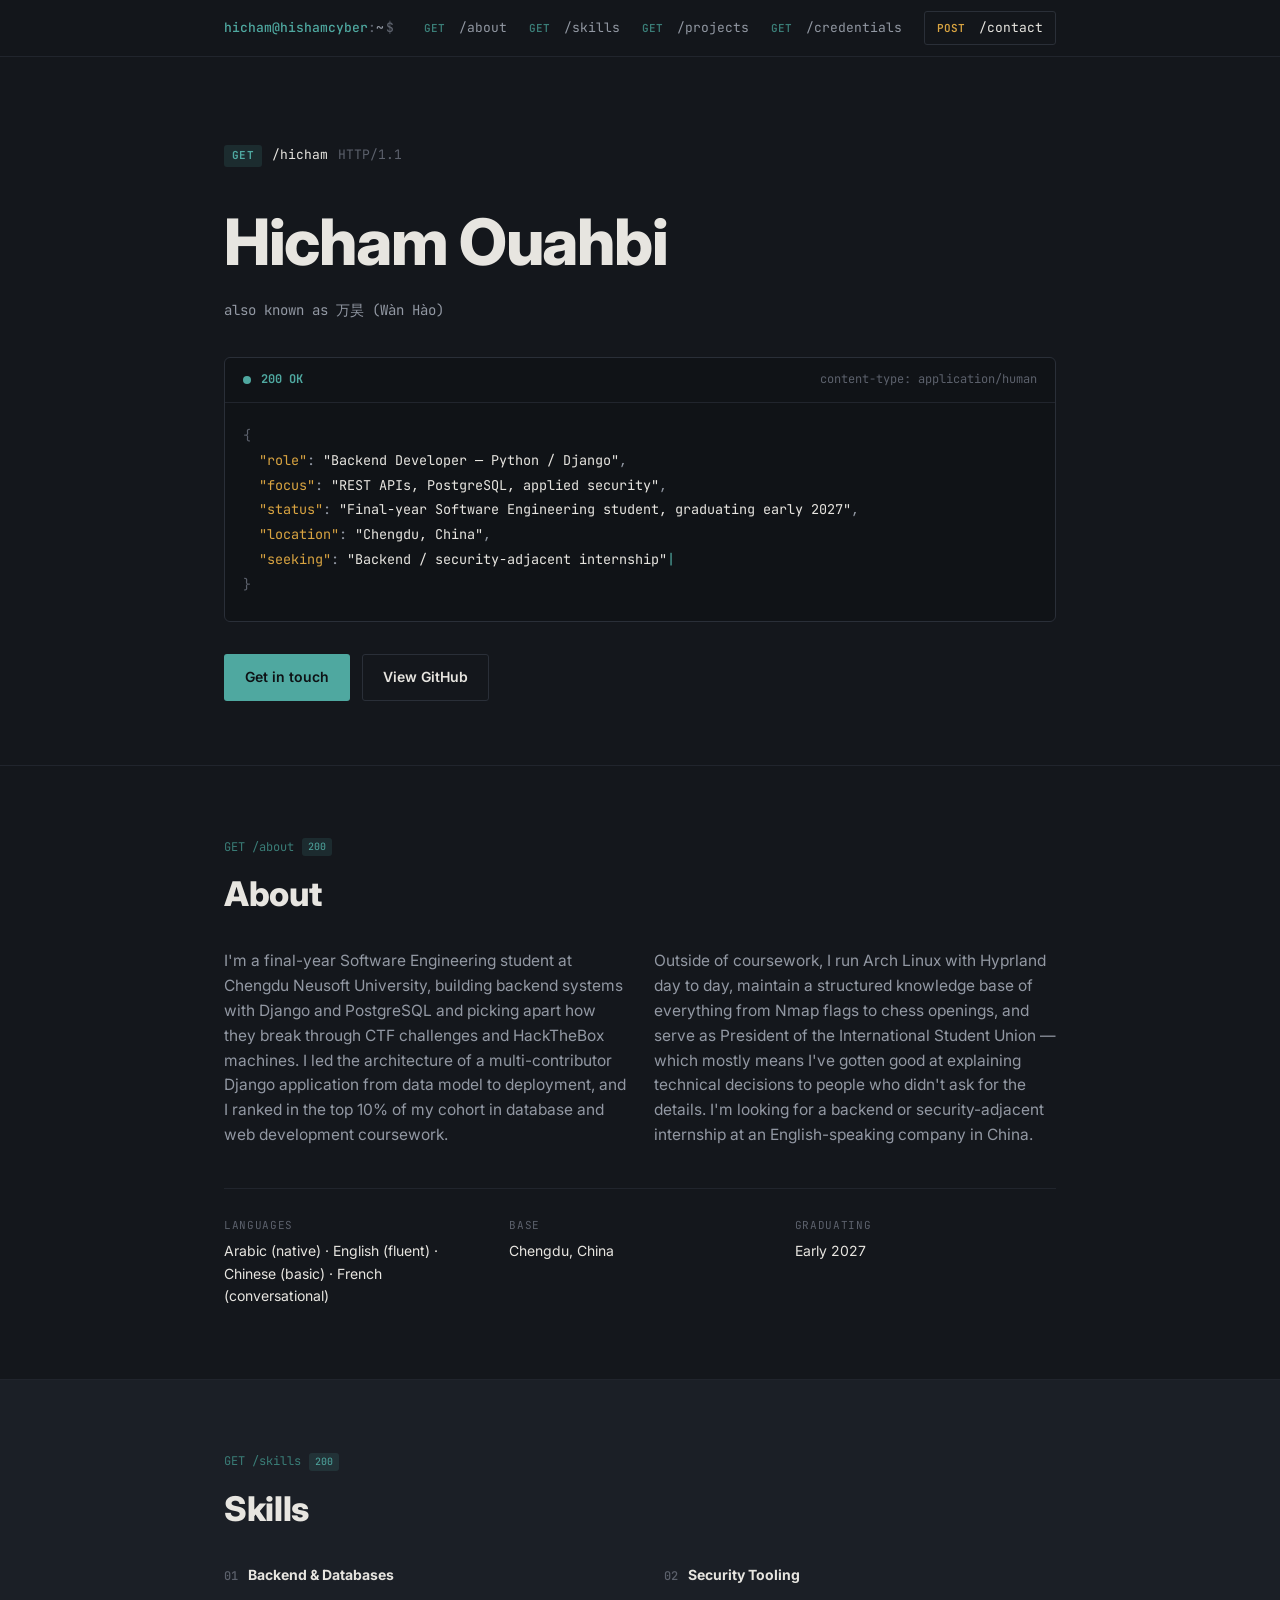
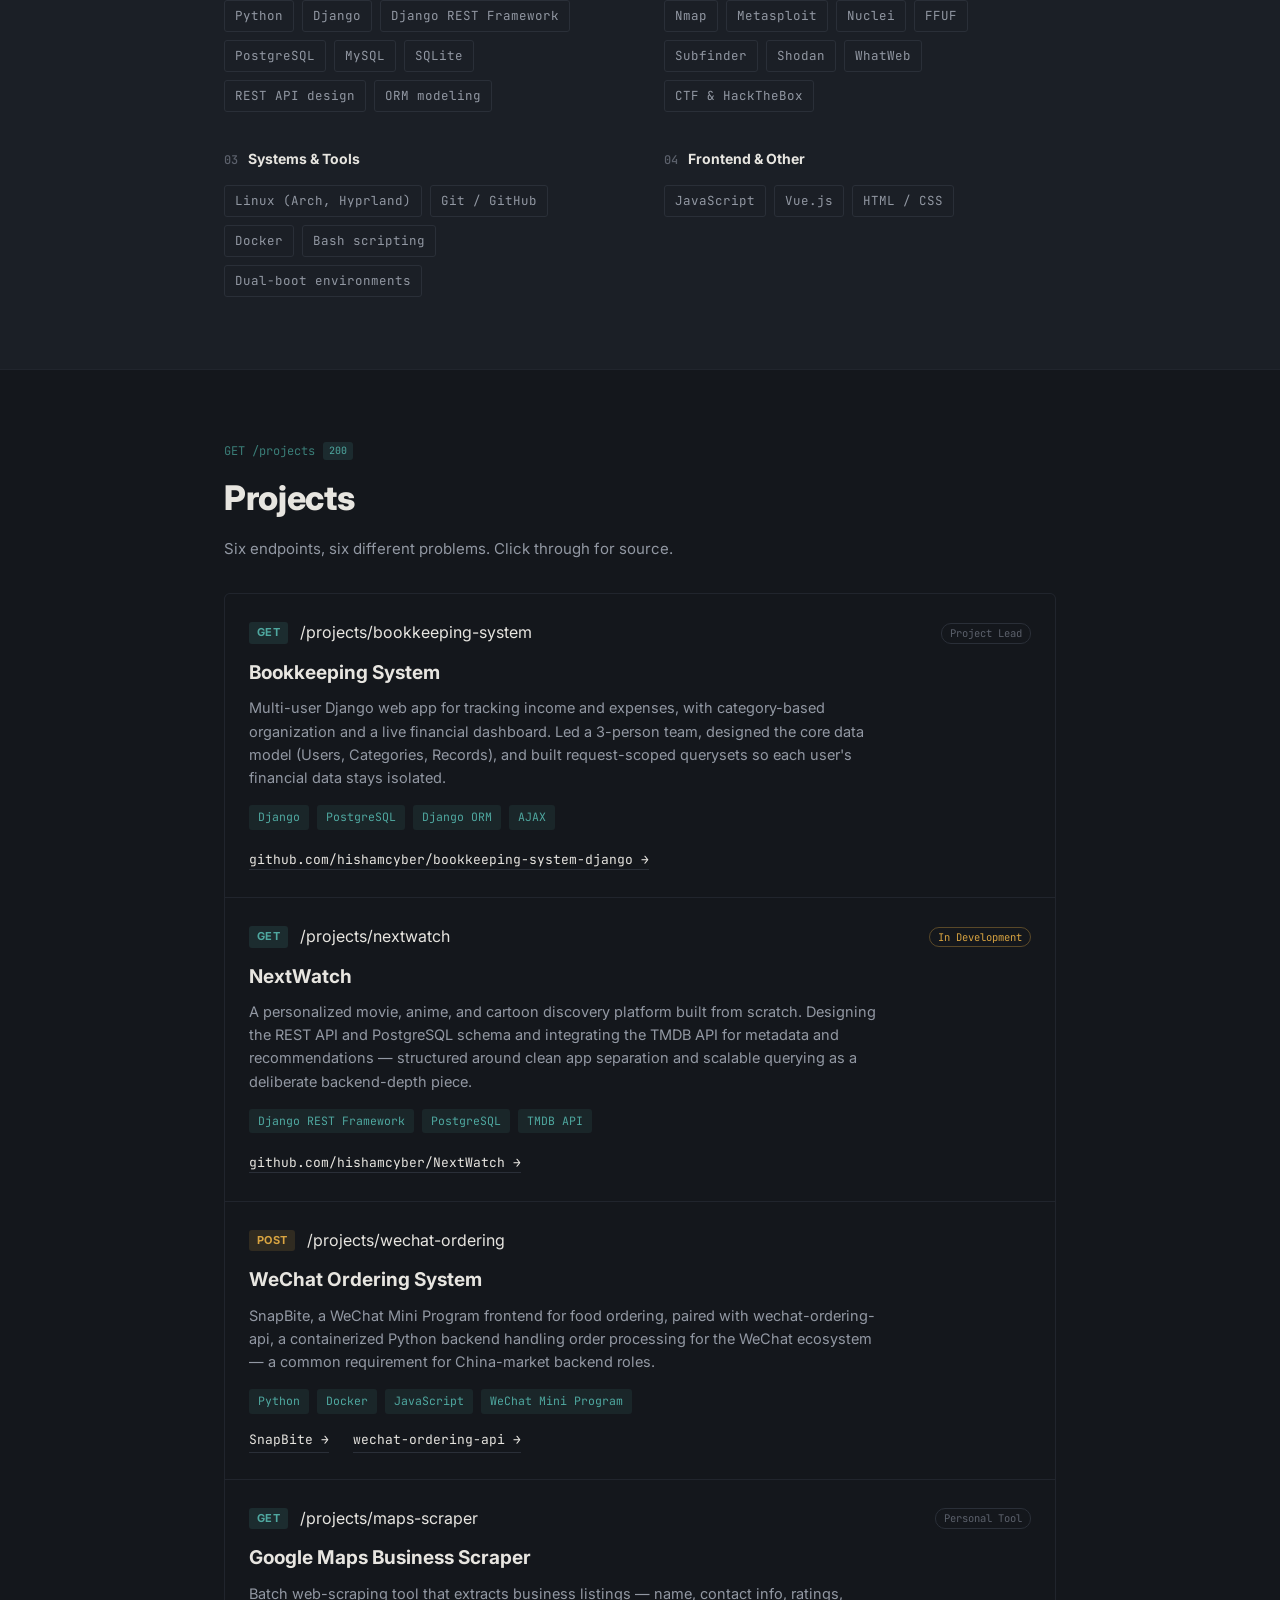
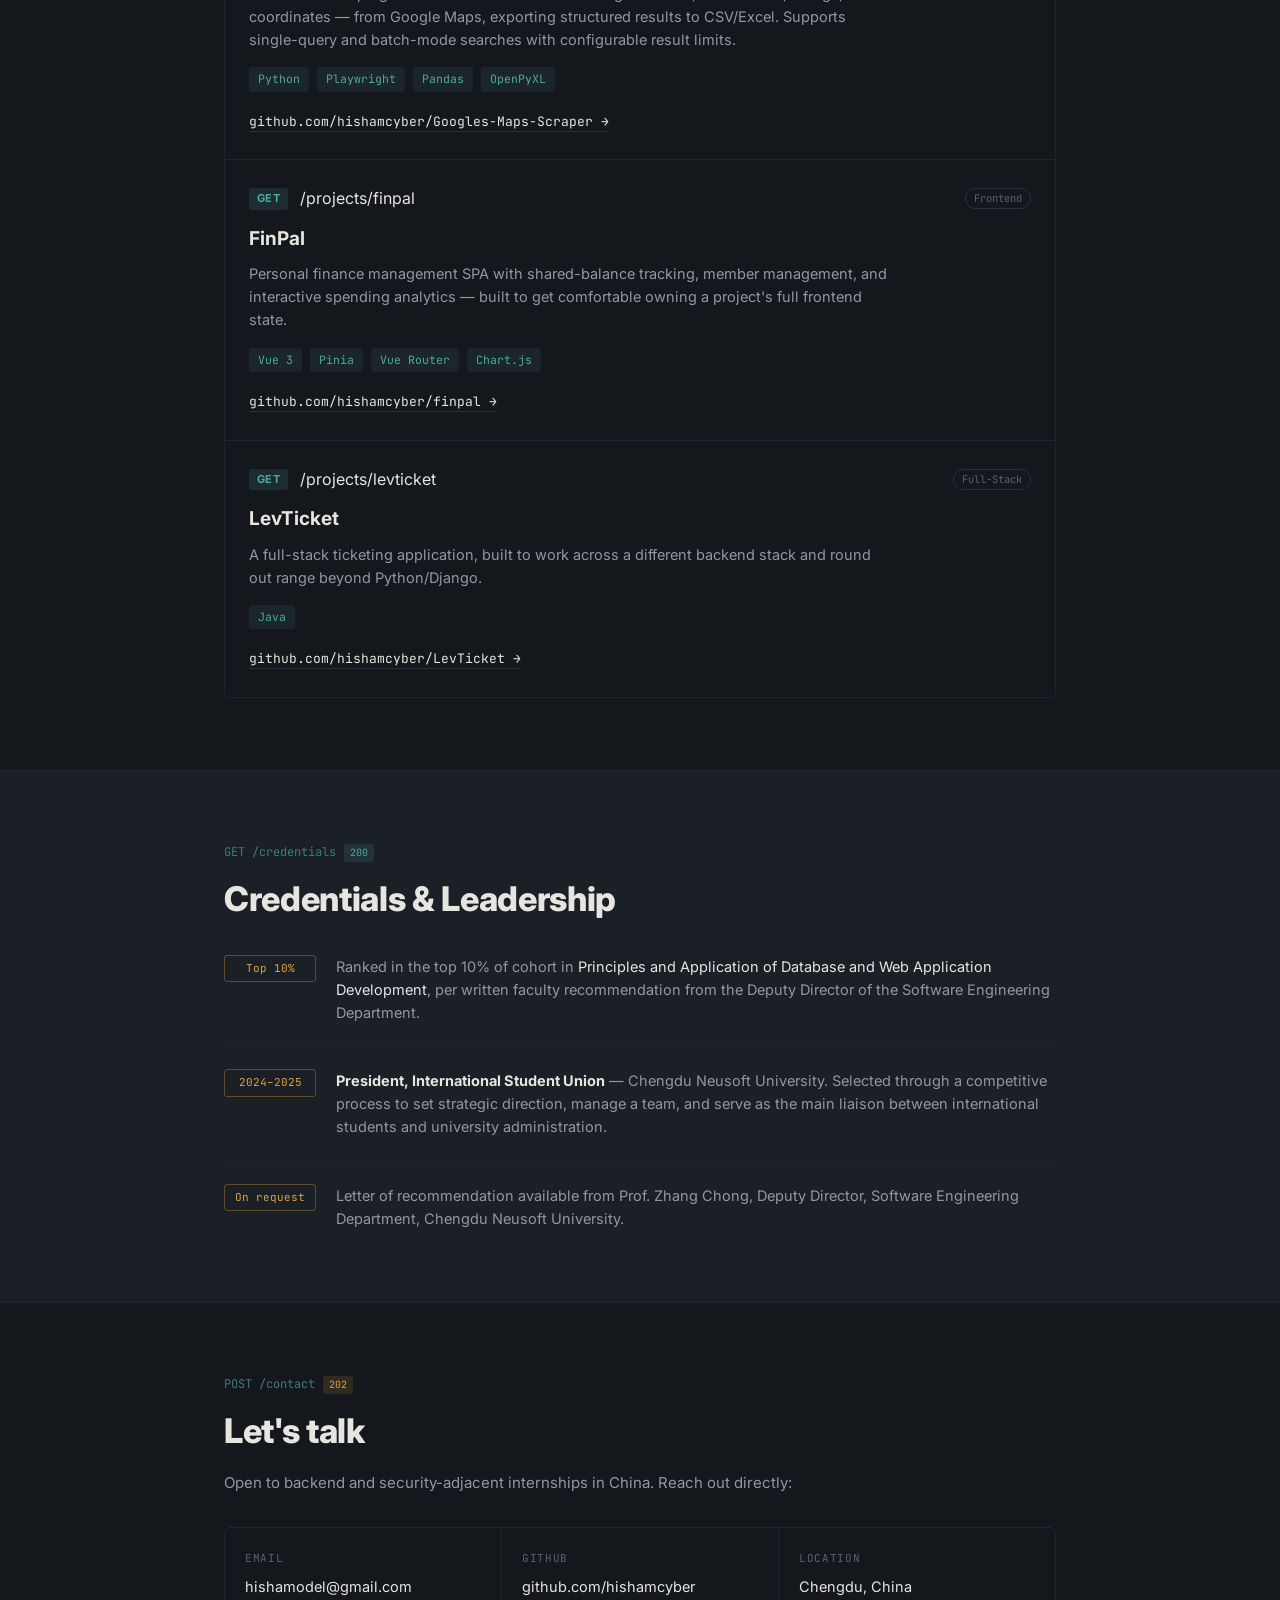
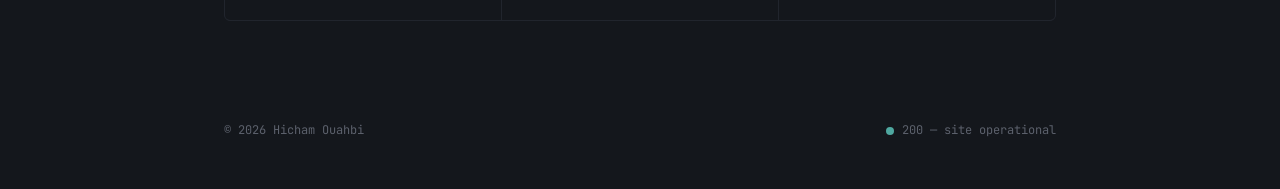
==== index.html @ b08204af "-" ====
<!DOCTYPE html>
<html lang="en">
<head>
<meta charset="UTF-8">
<meta name="viewport" content="width=device-width, initial-scale=1.0">
<title>Hicham Ouahbi — Backend Developer & Security Enthusiast</title>
<meta name="description" content="Portfolio of Hicham Ouahbi, backend Python/Django developer and cybersecurity enthusiast based in Chengdu, China.">
<link rel="icon" href="data:,">
<link rel="preconnect" href="https://fonts.googleapis.com">
<link rel="preconnect" href="https://fonts.gstatic.com" crossorigin>
<link href="https://fonts.googleapis.com/css2?family=JetBrains+Mono:wght@400;500;600;700&family=Inter:wght@400;500;600;700;800&display=swap" rel="stylesheet">
<link rel="stylesheet" href="style.css">
</head>
<body>

<!-- ===== NAV ===== -->
<header class="topbar">
  <div class="wrap topbar__inner">
    <a href="#top" class="path">
      <span class="path__user">hicham@hishamcyber</span><span class="path__sep">:</span><span class="path__tilde">~</span><span class="path__dollar">$</span>
    </a>
    <button class="menu-toggle" id="menuToggle" aria-label="Toggle navigation" aria-expanded="false">
      <span></span><span></span><span></span>
    </button>
    <nav class="navlinks" id="navLinks">
      <a href="#about"><span class="route-verb">GET</span> /about</a>
      <a href="#skills"><span class="route-verb">GET</span> /skills</a>
      <a href="#projects"><span class="route-verb">GET</span> /projects</a>
      <a href="#credentials"><span class="route-verb">GET</span> /credentials</a>
      <a href="#contact" class="navlinks__cta"><span class="route-verb route-verb--post">POST</span> /contact</a>
    </nav>
  </div>
</header>

<main id="top">

  <!-- ===== HERO ===== -->
  <section class="hero">
    <div class="wrap">
      <div class="request-line">
        <span class="method method--get">GET</span>
        <span class="route">/hicham</span>
        <span class="proto">HTTP/1.1</span>
      </div>

      <h1 class="hero__name">Hicham Ouahbi</h1>
      <p class="hero__handle">also known as 万昊 (Wàn Hào)</p>

      <div class="response">
        <div class="response__status">
          <span class="dot dot--ok"></span>
          <span class="status-code">200 OK</span>
          <span class="response__meta">content-type: application/human</span>
        </div>
        <pre class="response__body"><span class="tok-brace">{</span>
  <span class="tok-key">"role"</span>: <span class="tok-str">"Backend Developer — Python / Django"</span>,
  <span class="tok-key">"focus"</span>: <span class="tok-str">"REST APIs, PostgreSQL, applied security"</span>,
  <span class="tok-key">"status"</span>: <span class="tok-str">"Final-year Software Engineering student, graduating early 2027"</span>,
  <span class="tok-key">"location"</span>: <span class="tok-str">"Chengdu, China"</span>,
  <span class="tok-key">"seeking"</span>: <span class="tok-str">"Backend / security-adjacent internship"</span><span class="cursor">|</span>
<span class="tok-brace">}</span></pre>
      </div>

      <div class="hero__actions">
        <a class="btn btn--primary" href="mailto:hishamodel@gmail.com">Get in touch</a>
        <a class="btn btn--ghost" href="https://github.com/hishamcyber" target="_blank" rel="noopener">View GitHub</a>
      </div>
    </div>
  </section>

  <!-- ===== ABOUT ===== -->
  <section class="section" id="about">
    <div class="wrap">
      <p class="section__route">GET /about <span class="status-chip">200</span></p>
      <h2 class="section__title">About</h2>
      <div class="about__grid">
        <p class="about__text">
          I'm a final-year Software Engineering student at Chengdu Neusoft University, building backend systems
          with Django and PostgreSQL and picking apart how they break through CTF challenges and HackTheBox machines.
          I led the architecture of a multi-contributor Django application from data model to deployment, and I ranked
          in the top 10% of my cohort in database and web development coursework.
        </p>
        <p class="about__text">
          Outside of coursework, I run Arch Linux with Hyprland day to day, maintain a structured knowledge base of
          everything from Nmap flags to chess openings, and serve as President of the International Student Union —
          which mostly means I've gotten good at explaining technical decisions to people who didn't ask for the details.
          I'm looking for a backend or security-adjacent internship at an English-speaking company in China.
        </p>
      </div>
      <dl class="factrow">
        <div><dt>Languages</dt><dd>Arabic (native) · English (fluent) · Chinese (basic) · French (conversational)</dd></div>
        <div><dt>Base</dt><dd>Chengdu, China</dd></div>
        <div><dt>Graduating</dt><dd>Early 2027</dd></div>
      </dl>
    </div>
  </section>

  <!-- ===== SKILLS ===== -->
  <section class="section section--alt" id="skills">
    <div class="wrap">
      <p class="section__route">GET /skills <span class="status-chip">200</span></p>
      <h2 class="section__title">Skills</h2>

      <div class="skillgroups">
        <div class="skillgroup">
          <h3><span class="skillgroup__index">01</span> Backend &amp; Databases</h3>
          <ul class="taglist">
            <li>Python</li><li>Django</li><li>Django REST Framework</li><li>PostgreSQL</li><li>MySQL</li><li>SQLite</li><li>REST API design</li><li>ORM modeling</li>
          </ul>
        </div>
        <div class="skillgroup">
          <h3><span class="skillgroup__index">02</span> Security Tooling</h3>
          <ul class="taglist">
            <li>Nmap</li><li>Metasploit</li><li>Nuclei</li><li>FFUF</li><li>Subfinder</li><li>Shodan</li><li>WhatWeb</li><li>CTF &amp; HackTheBox</li>
          </ul>
        </div>
        <div class="skillgroup">
          <h3><span class="skillgroup__index">03</span> Systems &amp; Tools</h3>
          <ul class="taglist">
            <li>Linux (Arch, Hyprland)</li><li>Git / GitHub</li><li>Docker</li><li>Bash scripting</li><li>Dual-boot environments</li>
          </ul>
        </div>
        <div class="skillgroup">
          <h3><span class="skillgroup__index">04</span> Frontend &amp; Other</h3>
          <ul class="taglist">
            <li>JavaScript</li><li>Vue.js</li><li>HTML / CSS</li>
          </ul>
        </div>
      </div>
    </div>
  </section>

  <!-- ===== PROJECTS ===== -->
  <section class="section" id="projects">
    <div class="wrap">
      <p class="section__route">GET /projects <span class="status-chip">200</span></p>
      <h2 class="section__title">Projects</h2>
      <p class="section__lede">Six endpoints, six different problems. Click through for source.</p>

      <div class="endpoints">

        <article class="endpoint">
          <div class="endpoint__head">
            <span class="method method--get">GET</span>
            <span class="route">/projects/bookkeeping-system</span>
            <span class="tag-role">Project Lead</span>
          </div>
          <h3 class="endpoint__title">Bookkeeping System</h3>
          <p class="endpoint__desc">
            Multi-user Django web app for tracking income and expenses, with category-based organization and a live
            financial dashboard. Led a 3-person team, designed the core data model (Users, Categories, Records), and
            built request-scoped querysets so each user's financial data stays isolated.
          </p>
          <ul class="stack"><li>Django</li><li>PostgreSQL</li><li>Django ORM</li><li>AJAX</li></ul>
          <a class="endpoint__link" href="https://github.com/hishamcyber/bookkeeping-system-django" target="_blank" rel="noopener">github.com/hishamcyber/bookkeeping-system-django →</a>
        </article>

        <article class="endpoint">
          <div class="endpoint__head">
            <span class="method method--get">GET</span>
            <span class="route">/projects/nextwatch</span>
            <span class="tag-role tag-role--wip">In Development</span>
          </div>
          <h3 class="endpoint__title">NextWatch</h3>
          <p class="endpoint__desc">
            A personalized movie, anime, and cartoon discovery platform built from scratch. Designing the REST API
            and PostgreSQL schema and integrating the TMDB API for metadata and recommendations — structured around
            clean app separation and scalable querying as a deliberate backend-depth piece.
          </p>
          <ul class="stack"><li>Django REST Framework</li><li>PostgreSQL</li><li>TMDB API</li></ul>
          <a class="endpoint__link" href="https://github.com/hishamcyber/NextWatch" target="_blank" rel="noopener">github.com/hishamcyber/NextWatch →</a>
        </article>

        <article class="endpoint">
          <div class="endpoint__head">
            <span class="method method--post">POST</span>
            <span class="route">/projects/wechat-ordering</span>
          </div>
          <h3 class="endpoint__title">WeChat Ordering System</h3>
          <p class="endpoint__desc">
            SnapBite, a WeChat Mini Program frontend for food ordering, paired with wechat-ordering-api, a
            containerized Python backend handling order processing for the WeChat ecosystem — a common requirement
            for China-market backend roles.
          </p>
          <ul class="stack"><li>Python</li><li>Docker</li><li>JavaScript</li><li>WeChat Mini Program</li></ul>
          <div class="endpoint__linkrow">
            <a class="endpoint__link" href="https://github.com/hishamcyber/SnapBite" target="_blank" rel="noopener">SnapBite →</a>
            <a class="endpoint__link" href="https://github.com/hishamcyber/wechat-ordering-api" target="_blank" rel="noopener">wechat-ordering-api →</a>
          </div>
        </article>

        <article class="endpoint">
          <div class="endpoint__head">
            <span class="method method--get">GET</span>
            <span class="route">/projects/maps-scraper</span>
            <span class="tag-role">Personal Tool</span>
          </div>
          <h3 class="endpoint__title">Google Maps Business Scraper</h3>
          <p class="endpoint__desc">
            Batch web-scraping tool that extracts business listings — name, contact info, ratings, coordinates —
            from Google Maps, exporting structured results to CSV/Excel. Supports single-query and batch-mode
            searches with configurable result limits.
          </p>
          <ul class="stack"><li>Python</li><li>Playwright</li><li>Pandas</li><li>OpenPyXL</li></ul>
          <a class="endpoint__link" href="https://github.com/hishamcyber/Googles-Maps-Scraper" target="_blank" rel="noopener">github.com/hishamcyber/Googles-Maps-Scraper →</a>
        </article>

        <article class="endpoint">
          <div class="endpoint__head">
            <span class="method method--get">GET</span>
            <span class="route">/projects/finpal</span>
            <span class="tag-role">Frontend</span>
          </div>
          <h3 class="endpoint__title">FinPal</h3>
          <p class="endpoint__desc">
            Personal finance management SPA with shared-balance tracking, member management, and interactive
            spending analytics — built to get comfortable owning a project's full frontend state.
          </p>
          <ul class="stack"><li>Vue 3</li><li>Pinia</li><li>Vue Router</li><li>Chart.js</li></ul>
          <a class="endpoint__link" href="https://github.com/hishamcyber/finpal" target="_blank" rel="noopener">github.com/hishamcyber/finpal →</a>
        </article>

        <article class="endpoint">
          <div class="endpoint__head">
            <span class="method method--get">GET</span>
            <span class="route">/projects/levticket</span>
            <span class="tag-role">Full-Stack</span>
          </div>
          <h3 class="endpoint__title">LevTicket</h3>
          <p class="endpoint__desc">
            A full-stack ticketing application, built to work across a different backend stack and round out
            range beyond Python/Django.
          </p>
          <ul class="stack"><li>Java</li></ul>
          <a class="endpoint__link" href="https://github.com/hishamcyber/LevTicket" target="_blank" rel="noopener">github.com/hishamcyber/LevTicket →</a>
        </article>

      </div>
    </div>
  </section>

  <!-- ===== CREDENTIALS ===== -->
  <section class="section section--alt" id="credentials">
    <div class="wrap">
      <p class="section__route">GET /credentials <span class="status-chip">200</span></p>
      <h2 class="section__title">Credentials &amp; Leadership</h2>

      <div class="credentials">
        <div class="credential">
          <span class="credential__badge">Top 10%</span>
          <p>Ranked in the top 10% of cohort in <em>Principles and Application of Database and Web Application
          Development</em>, per written faculty recommendation from the Deputy Director of the Software Engineering
          Department.</p>
        </div>
        <div class="credential">
          <span class="credential__badge">2024–2025</span>
          <p><strong>President, International Student Union</strong> — Chengdu Neusoft University. Selected through
          a competitive process to set strategic direction, manage a team, and serve as the main liaison between
          international students and university administration.</p>
        </div>
        <div class="credential">
          <span class="credential__badge">On request</span>
          <p>Letter of recommendation available from Prof. Zhang Chong, Deputy Director, Software Engineering
          Department, Chengdu Neusoft University.</p>
        </div>
      </div>
    </div>
  </section>

  <!-- ===== CONTACT ===== -->
  <section class="section contact" id="contact">
    <div class="wrap">
      <p class="section__route">POST /contact <span class="status-chip status-chip--post">202</span></p>
      <h2 class="section__title">Let's talk</h2>
      <p class="contact__lede">Open to backend and security-adjacent internships in China. Reach out directly:</p>

      <div class="contact__grid">
        <a class="contact__item" href="mailto:hishamodel@gmail.com">
          <span class="contact__label">Email</span>
          <span class="contact__value">hishamodel@gmail.com</span>
        </a>
        <a class="contact__item" href="https://github.com/hishamcyber" target="_blank" rel="noopener">
          <span class="contact__label">GitHub</span>
          <span class="contact__value">github.com/hishamcyber</span>
        </a>
        <div class="contact__item contact__item--static">
          <span class="contact__label">Location</span>
          <span class="contact__value">Chengdu, China</span>
        </div>
      </div>
    </div>
  </section>

</main>

<footer class="footer">
  <div class="wrap footer__inner">
    <span>© <span id="year"></span> Hicham Ouahbi</span>
    <span class="footer__status"><span class="dot dot--ok"></span>200 — site operational</span>
  </div>
</footer>

<script src="script.js"></script>
</body>
</html>
---- style.css ----
/* =========================================================
   TOKENS
   ========================================================= */
:root {
  --bg:        #14171C;
  --bg-raised: #1B1F26;
  --bg-inset:  #101317;
  --border:    #2A2F38;
  --border-soft: #21252D;

  --text:      #E7E5E0;
  --text-dim:  #9298A3;
  --text-faint:#5C616C;

  --teal:      #4FA8A0;
  --teal-dim:  #3A7D77;
  --amber:     #D9A441;

  --danger:    #C2695A;

  --font-mono: 'JetBrains Mono', ui-monospace, 'SF Mono', Consolas, monospace;
  --font-sans: 'Inter', -apple-system, BlinkMacSystemFont, sans-serif;

  --wrap: 880px;
  --radius: 3px;
}

* { box-sizing: border-box; }
html { scroll-behavior: smooth; }

@media (prefers-reduced-motion: reduce) {
  html { scroll-behavior: auto; }
  * { animation-duration: 0.001ms !important; animation-iteration-count: 1 !important; transition-duration: 0.001ms !important; }
}

body {
  margin: 0;
  background: var(--bg);
  color: var(--text);
  font-family: var(--font-sans);
  line-height: 1.6;
  -webkit-font-smoothing: antialiased;
}

.wrap {
  max-width: var(--wrap);
  margin: 0 auto;
  padding: 0 24px;
}

a { color: inherit; text-decoration: none; }

::selection { background: var(--teal-dim); color: #fff; }

/* =========================================================
   TOPBAR / NAV
   ========================================================= */
.topbar {
  position: sticky;
  top: 0;
  z-index: 50;
  background: rgba(20, 23, 28, 0.92);
  backdrop-filter: blur(6px);
  border-bottom: 1px solid var(--border-soft);
}

.topbar__inner {
  display: flex;
  align-items: center;
  justify-content: space-between;
  height: 56px;
}

.path {
  font-family: var(--font-mono);
  font-size: 13px;
  font-weight: 500;
  white-space: nowrap;
}
.path__user { color: var(--teal); }
.path__sep, .path__dollar { color: var(--text-faint); }
.path__tilde { color: var(--text-dim); }
.path__dollar { margin-left: 2px; }

.navlinks {
  display: flex;
  align-items: center;
  gap: 22px;
  font-family: var(--font-mono);
  font-size: 13px;
}

.navlinks a {
  color: var(--text-dim);
  transition: color 0.15s ease;
}
.navlinks a:hover { color: var(--text); }

.route-verb {
  color: var(--teal-dim);
  font-weight: 600;
  margin-right: 6px;
  font-size: 11px;
}
.route-verb--post { color: var(--amber); }

.navlinks__cta {
  border: 1px solid var(--border);
  padding: 6px 12px;
  border-radius: var(--radius);
  color: var(--text) !important;
}
.navlinks__cta:hover { border-color: var(--teal-dim); }

.menu-toggle {
  display: none;
  flex-direction: column;
  justify-content: center;
  gap: 5px;
  width: 32px;
  height: 32px;
  background: none;
  border: none;
  cursor: pointer;
  padding: 0;
}
.menu-toggle span {
  display: block;
  height: 2px;
  background: var(--text);
  border-radius: 1px;
}

/* =========================================================
   HERO
   ========================================================= */
.hero {
  padding: 88px 0 64px;
  border-bottom: 1px solid var(--border-soft);
}

.request-line {
  font-family: var(--font-mono);
  font-size: 13px;
  display: flex;
  align-items: center;
  gap: 10px;
  margin-bottom: 24px;
  color: var(--text-dim);
}

.method {
  font-weight: 700;
  padding: 2px 8px;
  border-radius: var(--radius);
  font-size: 11px;
  letter-spacing: 0.03em;
}
.method--get { background: rgba(79, 168, 160, 0.14); color: var(--teal); }
.method--post { background: rgba(217, 164, 65, 0.14); color: var(--amber); }

.route { color: var(--text); }
.proto { color: var(--text-faint); }

.hero__name {
  font-family: var(--font-sans);
  font-size: clamp(40px, 7vw, 64px);
  font-weight: 800;
  letter-spacing: -0.02em;
  margin: 0 0 6px;
}

.hero__handle {
  font-family: var(--font-mono);
  color: var(--text-dim);
  font-size: 14px;
  margin: 0 0 36px;
}

.response {
  background: var(--bg-inset);
  border: 1px solid var(--border);
  border-radius: 6px;
  overflow: hidden;
}

.response__status {
  display: flex;
  align-items: center;
  gap: 10px;
  padding: 12px 18px;
  border-bottom: 1px solid var(--border-soft);
  font-family: var(--font-mono);
  font-size: 12px;
}

.dot {
  width: 8px; height: 8px;
  border-radius: 50%;
  display: inline-block;
}
.dot--ok { background: var(--teal); }

.status-code { color: var(--teal); font-weight: 700; }
.response__meta { color: var(--text-faint); margin-left: auto; }

.response__body {
  margin: 0;
  padding: 20px 18px 24px;
  font-family: var(--font-mono);
  font-size: 13.5px;
  line-height: 1.85;
  overflow-x: auto;
  color: var(--text-dim);
}
.tok-brace { color: var(--text-faint); }
.tok-key { color: var(--amber); }
.tok-str { color: var(--text); }

.cursor {
  color: var(--teal);
  animation: blink 1.1s steps(1) infinite;
}
@keyframes blink { 50% { opacity: 0; } }

.hero__actions {
  display: flex;
  gap: 12px;
  margin-top: 32px;
  flex-wrap: wrap;
}

.btn {
  font-family: var(--font-sans);
  font-weight: 600;
  font-size: 14px;
  padding: 11px 20px;
  border-radius: var(--radius);
  border: 1px solid transparent;
  transition: transform 0.12s ease, border-color 0.15s ease, background 0.15s ease;
  display: inline-block;
}
.btn--primary {
  background: var(--teal);
  color: #0E1215;
}
.btn--primary:hover { background: #5CB6AE; }
.btn--ghost {
  border-color: var(--border);
  color: var(--text);
}
.btn--ghost:hover { border-color: var(--teal-dim); }

/* =========================================================
   SECTIONS (shared)
   ========================================================= */
.section {
  padding: 72px 0;
  border-bottom: 1px solid var(--border-soft);
}
.section--alt { background: var(--bg-raised); }

.section__route {
  font-family: var(--font-mono);
  font-size: 12px;
  color: var(--teal-dim);
  margin: 0 0 10px;
  display: flex;
  align-items: center;
  gap: 8px;
}

.status-chip {
  font-family: var(--font-mono);
  font-size: 10px;
  background: rgba(79, 168, 160, 0.14);
  color: var(--teal);
  padding: 1px 6px;
  border-radius: 3px;
}
.status-chip--post { background: rgba(217, 164, 65, 0.14); color: var(--amber); }

.section__title {
  font-size: clamp(26px, 4vw, 34px);
  font-weight: 800;
  margin: 0 0 28px;
  letter-spacing: -0.01em;
}

.section__lede {
  color: var(--text-dim);
  margin: -16px 0 32px;
  font-size: 15px;
}

/* =========================================================
   ABOUT
   ========================================================= */
.about__grid {
  display: grid;
  grid-template-columns: 1fr 1fr;
  gap: 28px;
  margin-bottom: 40px;
}
.about__text {
  color: var(--text-dim);
  font-size: 15.5px;
  margin: 0;
}

.factrow {
  display: grid;
  grid-template-columns: repeat(3, 1fr);
  gap: 24px;
  margin: 0;
  padding-top: 28px;
  border-top: 1px solid var(--border-soft);
}
.factrow dt {
  font-family: var(--font-mono);
  font-size: 11px;
  color: var(--text-faint);
  text-transform: uppercase;
  letter-spacing: 0.06em;
  margin-bottom: 6px;
}
.factrow dd {
  margin: 0;
  font-size: 14px;
  color: var(--text);
}

/* =========================================================
   SKILLS
   ========================================================= */
.skillgroups {
  display: grid;
  grid-template-columns: 1fr 1fr;
  gap: 36px 48px;
}

.skillgroup h3 {
  font-size: 14px;
  font-weight: 700;
  margin: 0 0 14px;
  display: flex;
  align-items: baseline;
  gap: 10px;
}

.skillgroup__index {
  font-family: var(--font-mono);
  color: var(--text-faint);
  font-size: 12px;
  font-weight: 500;
}

.taglist {
  list-style: none;
  margin: 0;
  padding: 0;
  display: flex;
  flex-wrap: wrap;
  gap: 8px;
}
.taglist li {
  font-family: var(--font-mono);
  font-size: 12.5px;
  color: var(--text-dim);
  border: 1px solid var(--border);
  padding: 5px 10px;
  border-radius: var(--radius);
  transition: border-color 0.15s ease, color 0.15s ease;
}
.taglist li:hover {
  border-color: var(--teal-dim);
  color: var(--text);
}

/* =========================================================
   PROJECTS
   ========================================================= */
.endpoints {
  display: flex;
  flex-direction: column;
  gap: 1px;
  background: var(--border-soft);
  border: 1px solid var(--border-soft);
  border-radius: 6px;
  overflow: hidden;
}

.endpoint {
  background: var(--bg);
  padding: 26px 24px;
  transition: background 0.15s ease;
}
.endpoint:hover { background: var(--bg-raised); }

.endpoint__head {
  display: flex;
  align-items: center;
  gap: 12px;
  margin-bottom: 12px;
  flex-wrap: wrap;
}

.tag-role {
  font-family: var(--font-mono);
  font-size: 10.5px;
  color: var(--text-faint);
  border: 1px solid var(--border);
  padding: 1px 8px;
  border-radius: 10px;
  margin-left: auto;
}
.tag-role--wip { color: var(--amber); border-color: rgba(217, 164, 65, 0.35); }

.endpoint__title {
  font-size: 19px;
  font-weight: 700;
  margin: 0 0 8px;
}

.endpoint__desc {
  color: var(--text-dim);
  font-size: 14.5px;
  margin: 0 0 16px;
  max-width: 640px;
}

.stack {
  list-style: none;
  display: flex;
  flex-wrap: wrap;
  gap: 8px;
  margin: 0 0 16px;
  padding: 0;
}
.stack li {
  font-family: var(--font-mono);
  font-size: 11.5px;
  color: var(--teal);
  background: rgba(79, 168, 160, 0.10);
  padding: 3px 9px;
  border-radius: 3px;
}

.endpoint__link, .endpoint__linkrow a {
  font-family: var(--font-mono);
  font-size: 13px;
  color: var(--text);
  border-bottom: 1px solid var(--border);
  padding-bottom: 1px;
  transition: color 0.15s ease, border-color 0.15s ease;
}
.endpoint__link:hover, .endpoint__linkrow a:hover {
  color: var(--teal);
  border-color: var(--teal-dim);
}
.endpoint__linkrow {
  display: flex;
  gap: 24px;
  flex-wrap: wrap;
}

/* =========================================================
   CREDENTIALS
   ========================================================= */
.credentials {
  display: flex;
  flex-direction: column;
  gap: 22px;
}
.credential {
  display: flex;
  gap: 20px;
  align-items: flex-start;
  padding-bottom: 22px;
  border-bottom: 1px solid var(--border-soft);
}
.credential:last-child { border-bottom: none; padding-bottom: 0; }

.credential__badge {
  flex-shrink: 0;
  width: 92px;
  font-family: var(--font-mono);
  font-size: 11px;
  color: var(--amber);
  border: 1px solid rgba(217, 164, 65, 0.35);
  padding: 4px 8px;
  border-radius: var(--radius);
  text-align: center;
}

.credential p {
  margin: 0;
  color: var(--text-dim);
  font-size: 14.5px;
}
.credential p strong { color: var(--text); }
.credential p em { color: var(--text); font-style: normal; }

/* =========================================================
   CONTACT
   ========================================================= */
.contact { border-bottom: none; }

.contact__lede {
  color: var(--text-dim);
  margin: -16px 0 32px;
  font-size: 15px;
}

.contact__grid {
  display: grid;
  grid-template-columns: repeat(3, 1fr);
  gap: 1px;
  background: var(--border-soft);
  border: 1px solid var(--border-soft);
  border-radius: 6px;
  overflow: hidden;
}

.contact__item {
  background: var(--bg);
  padding: 22px 20px;
  display: flex;
  flex-direction: column;
  gap: 8px;
  transition: background 0.15s ease;
}
.contact__item:not(.contact__item--static):hover { background: var(--bg-raised); }

.contact__label {
  font-family: var(--font-mono);
  font-size: 11px;
  color: var(--text-faint);
  text-transform: uppercase;
  letter-spacing: 0.06em;
}
.contact__value {
  font-size: 14.5px;
  color: var(--text);
  word-break: break-word;
}

/* =========================================================
   FOOTER
   ========================================================= */
.footer {
  padding: 28px 0 48px;
}
.footer__inner {
  display: flex;
  justify-content: space-between;
  align-items: center;
  font-family: var(--font-mono);
  font-size: 12px;
  color: var(--text-faint);
  flex-wrap: wrap;
  gap: 12px;
}
.footer__status {
  display: flex;
  align-items: center;
  gap: 8px;
}

/* =========================================================
   RESPONSIVE
   ========================================================= */
@media (max-width: 760px) {
  .about__grid { grid-template-columns: 1fr; }
  .skillgroups { grid-template-columns: 1fr; }
  .factrow { grid-template-columns: 1fr; gap: 16px; }
  .contact__grid { grid-template-columns: 1fr; }

  .menu-toggle { display: flex; }
  .navlinks {
    position: absolute;
    top: 56px;
    left: 0;
    right: 0;
    background: var(--bg);
    border-bottom: 1px solid var(--border-soft);
    flex-direction: column;
    align-items: flex-start;
    gap: 0;
    max-height: 0;
    overflow: hidden;
    transition: max-height 0.2s ease;
  }
  .navlinks.open { max-height: 320px; }
  .navlinks a {
    width: 100%;
    padding: 14px 24px;
    border-bottom: 1px solid var(--border-soft);
  }
  .navlinks__cta { border-radius: 0; border-left: none; border-right: none; }
}

@media (max-width: 480px) {
  .response__body { font-size: 12px; }
  .hero { padding: 64px 0 48px; }
}

/* Keyboard focus visibility */
a:focus-visible, button:focus-visible {
  outline: 2px solid var(--teal);
  outline-offset: 2px;
}
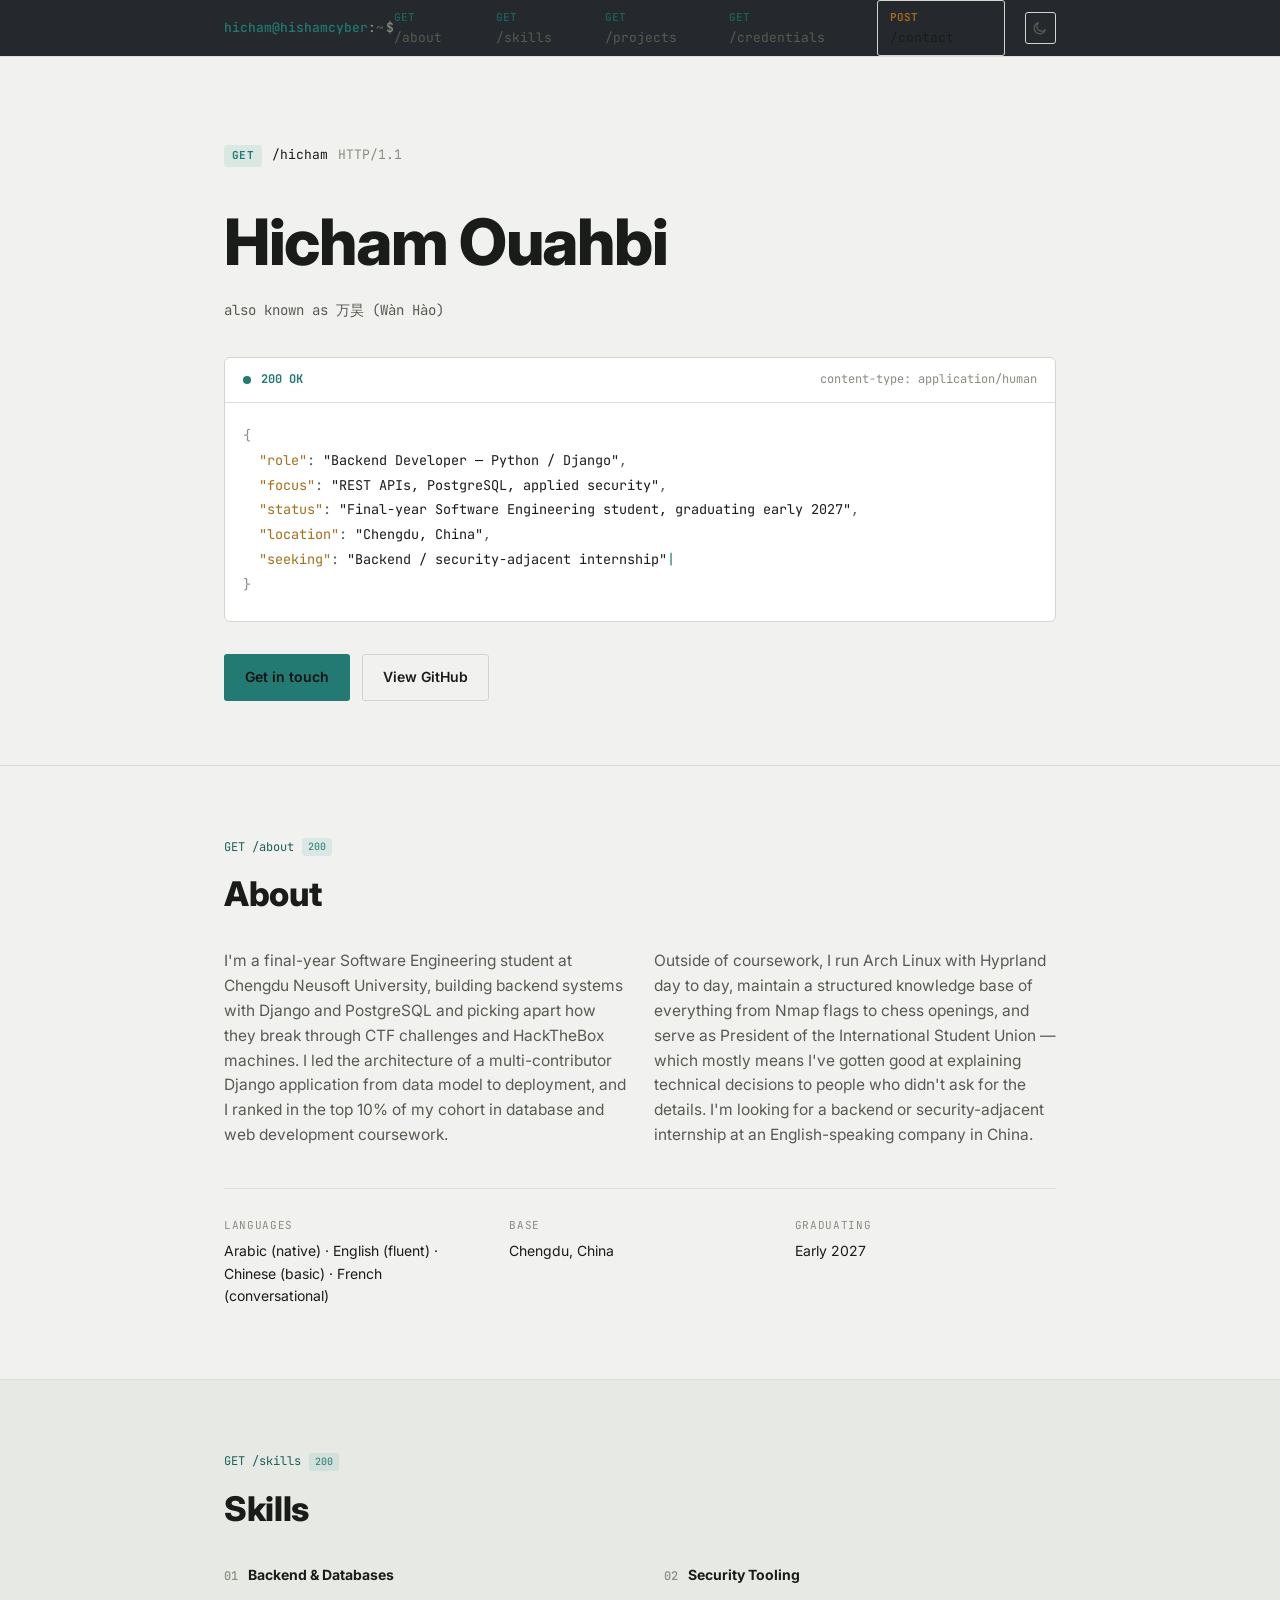
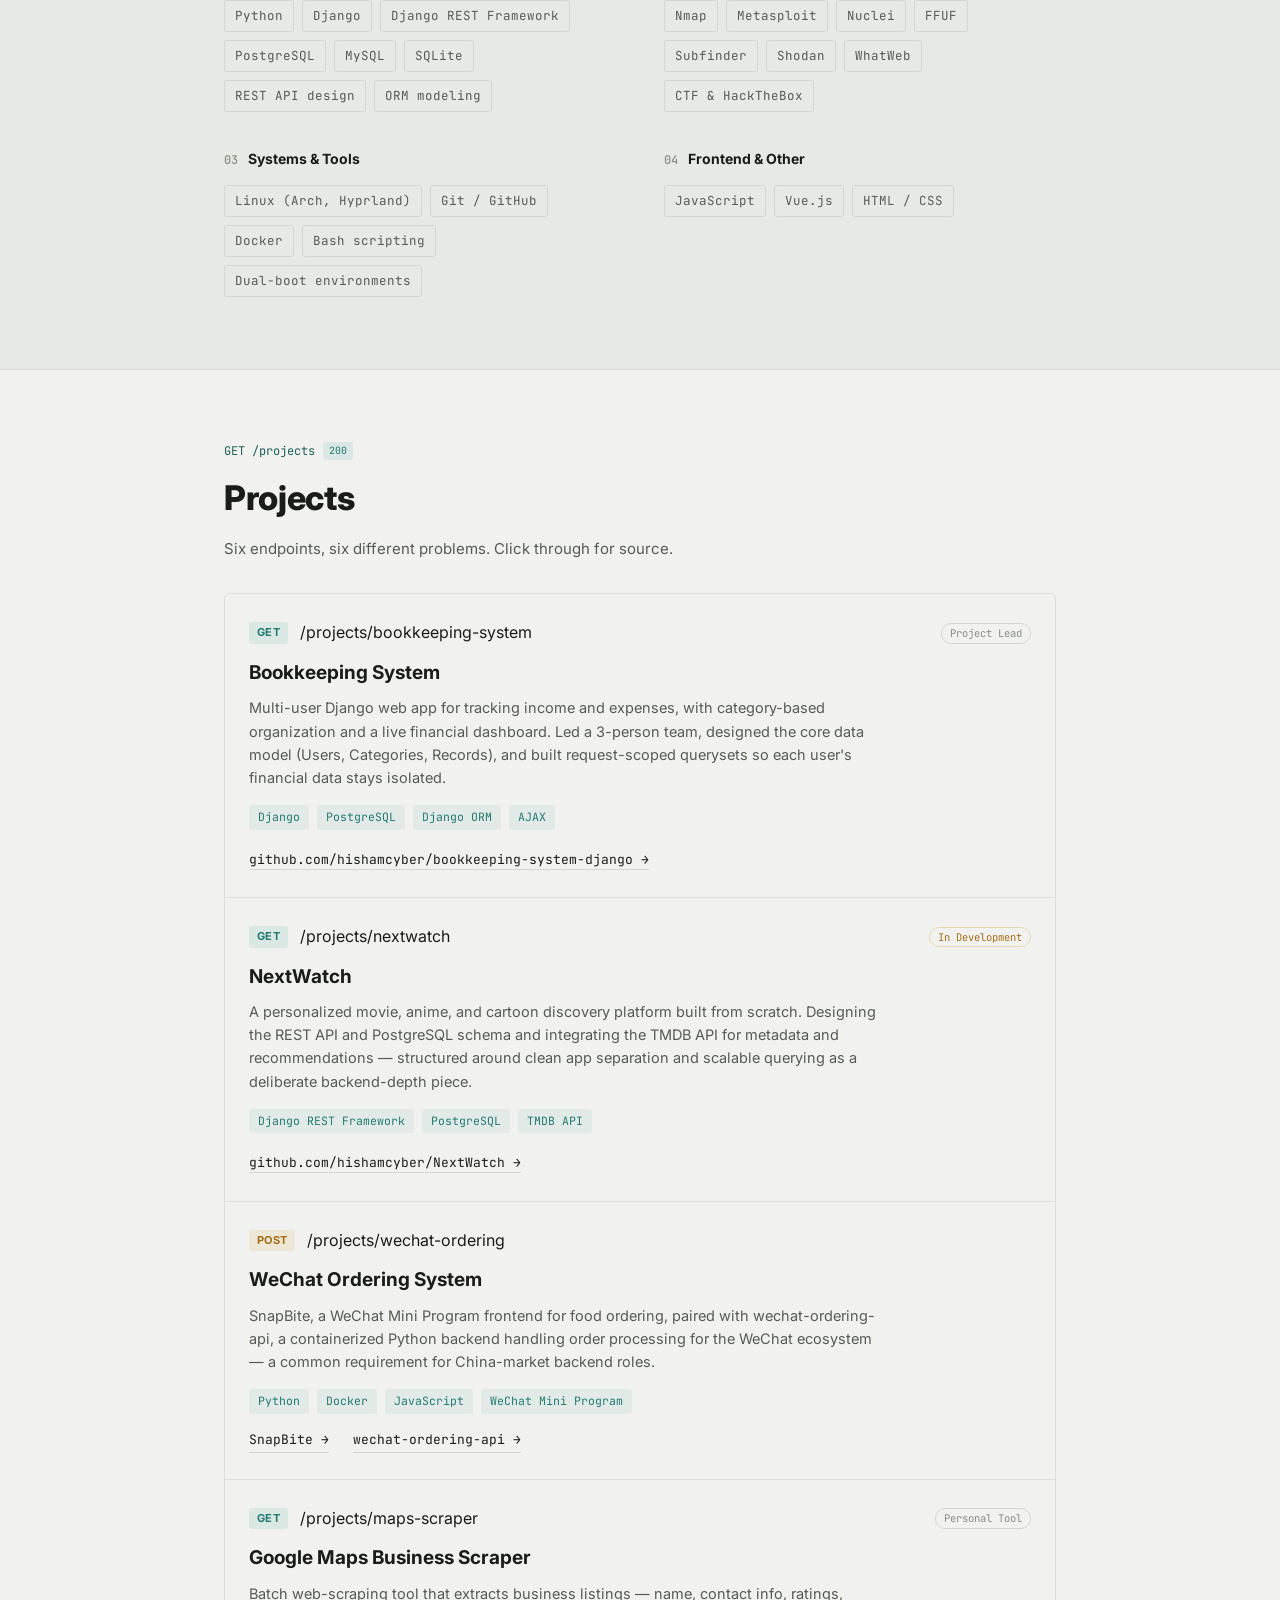
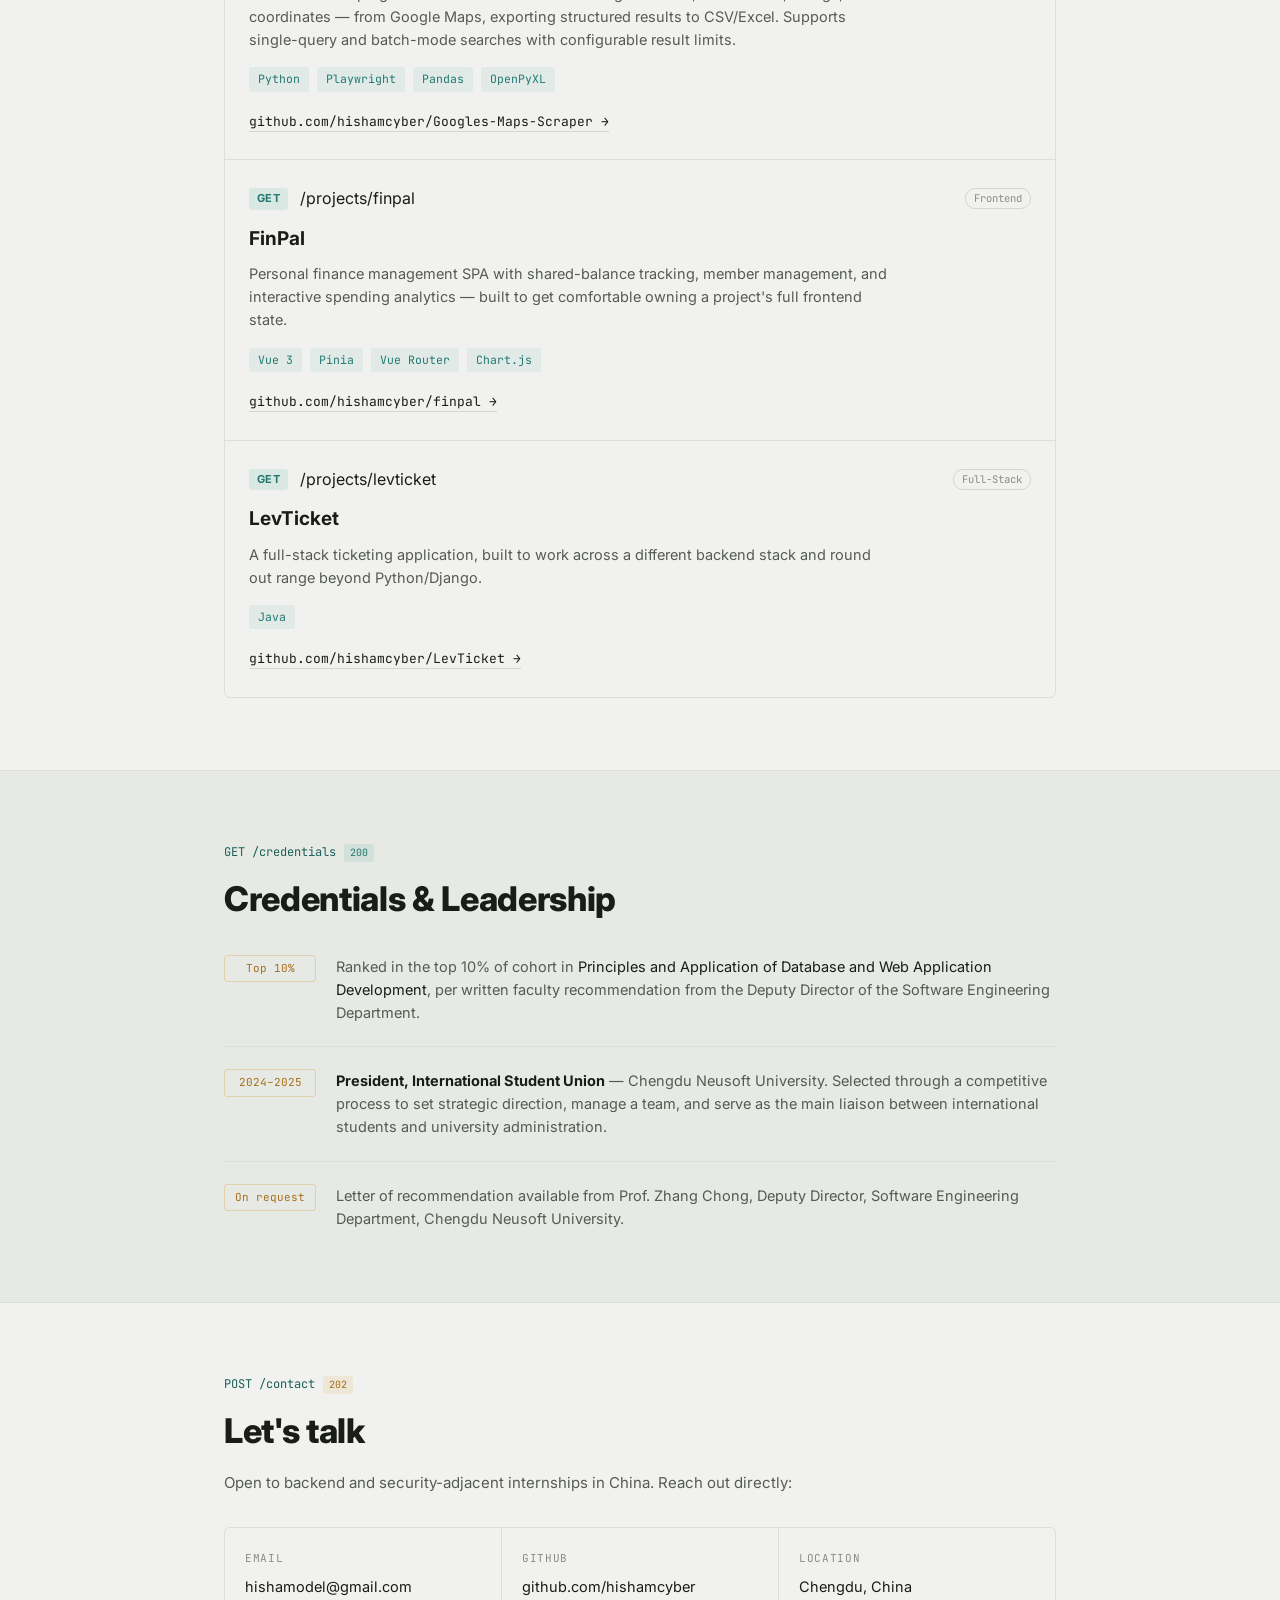
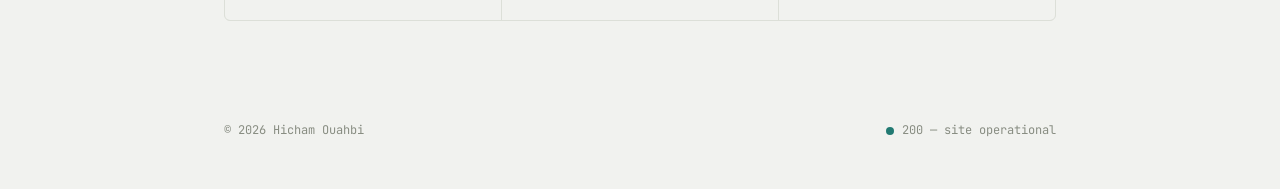
==== commit c80b0925: "Build personal portfolio site: dark/light API-doc themed design showcasing projects, skills, and exp" ====
--- a/index.html
+++ b/index.html
@@ -10,6 +10,14 @@
 <link rel="preconnect" href="https://fonts.gstatic.com" crossorigin>
 <link href="https://fonts.googleapis.com/css2?family=JetBrains+Mono:wght@400;500;600;700&family=Inter:wght@400;500;600;700;800&display=swap" rel="stylesheet">
 <link rel="stylesheet" href="style.css">
+<script>
+  // Set theme before first paint to avoid a flash of the wrong mode
+  (function () {
+    var saved = localStorage.getItem('theme');
+    var theme = saved || (window.matchMedia('(prefers-color-scheme: light)').matches ? 'light' : 'dark');
+    document.documentElement.setAttribute('data-theme', theme);
+  })();
+</script>
 </head>
 <body>
 
@@ -19,16 +27,34 @@
     <a href="#top" class="path">
       <span class="path__user">hicham@hishamcyber</span><span class="path__sep">:</span><span class="path__tilde">~</span><span class="path__dollar">$</span>
     </a>
-    <button class="menu-toggle" id="menuToggle" aria-label="Toggle navigation" aria-expanded="false">
-      <span></span><span></span><span></span>
-    </button>
-    <nav class="navlinks" id="navLinks">
-      <a href="#about"><span class="route-verb">GET</span> /about</a>
-      <a href="#skills"><span class="route-verb">GET</span> /skills</a>
-      <a href="#projects"><span class="route-verb">GET</span> /projects</a>
-      <a href="#credentials"><span class="route-verb">GET</span> /credentials</a>
-      <a href="#contact" class="navlinks__cta"><span class="route-verb route-verb--post">POST</span> /contact</a>
-    </nav>
+    <div class="topbar__group">
+      <nav class="navlinks" id="navLinks">
+        <a href="#about"><span class="route-verb">GET</span> /about</a>
+        <a href="#skills"><span class="route-verb">GET</span> /skills</a>
+        <a href="#projects"><span class="route-verb">GET</span> /projects</a>
+        <a href="#credentials"><span class="route-verb">GET</span> /credentials</a>
+        <a href="#contact" class="navlinks__cta"><span class="route-verb route-verb--post">POST</span> /contact</a>
+      </nav>
+      <button class="theme-toggle" id="themeToggle" aria-label="Switch between dark and light mode">
+        <svg class="icon icon--sun" width="16" height="16" viewBox="0 0 24 24" fill="none" stroke="currentColor" stroke-width="2" stroke-linecap="round" stroke-linejoin="round">
+          <circle cx="12" cy="12" r="4"></circle>
+          <line x1="12" y1="2" x2="12" y2="4.5"></line>
+          <line x1="12" y1="19.5" x2="12" y2="22"></line>
+          <line x1="4.22" y1="4.22" x2="5.94" y2="5.94"></line>
+          <line x1="18.06" y1="18.06" x2="19.78" y2="19.78"></line>
+          <line x1="2" y1="12" x2="4.5" y2="12"></line>
+          <line x1="19.5" y1="12" x2="22" y2="12"></line>
+          <line x1="4.22" y1="19.78" x2="5.94" y2="18.06"></line>
+          <line x1="18.06" y1="5.94" x2="19.78" y2="4.22"></line>
+        </svg>
+        <svg class="icon icon--moon" width="16" height="16" viewBox="0 0 24 24" fill="none" stroke="currentColor" stroke-width="2" stroke-linecap="round" stroke-linejoin="round">
+          <path d="M20 14.5A8.5 8.5 0 1 1 9.5 4a6.5 6.5 0 0 0 10.5 10.5Z"></path>
+        </svg>
+      </button>
+      <button class="menu-toggle" id="menuToggle" aria-label="Toggle navigation" aria-expanded="false">
+        <span></span><span></span><span></span>
+      </button>
+    </div>
   </div>
 </header>
 
--- a/style.css
+++ b/style.css
@@ -25,8 +25,27 @@
   --radius: 3px;
 }
 
+:root[data-theme="light"] {
+  --bg:        #F1F2EF;
+  --bg-raised: #E7E9E4;
+  --bg-inset:  #FFFFFF;
+  --border:    #D3D6CF;
+  --border-soft: #DCDFD8;
+
+  --text:      #191C19;
+  --text-dim:  #565B52;
+  --text-faint:#888D82;
+
+  --teal:      #227A72;
+  --teal-dim:  #1B5F59;
+  --amber:     #A66E19;
+
+  --danger:    #A8493A;
+}
+
 * { box-sizing: border-box; }
 html { scroll-behavior: smooth; }
+html, body { transition: background-color 0.2s ease, color 0.2s ease; }
 
 @media (prefers-reduced-motion: reduce) {
   html { scroll-behavior: auto; }
@@ -81,6 +100,12 @@
 .path__sep, .path__dollar { color: var(--text-faint); }
 .path__tilde { color: var(--text-dim); }
 .path__dollar { margin-left: 2px; }
+
+.topbar__group {
+  display: flex;
+  align-items: center;
+  gap: 20px;
+}
 
 .navlinks {
   display: flex;
@@ -131,6 +156,27 @@
   border-radius: 1px;
 }
 
+.theme-toggle {
+  display: flex;
+  align-items: center;
+  justify-content: center;
+  width: 32px;
+  height: 32px;
+  border: 1px solid var(--border);
+  border-radius: var(--radius);
+  background: none;
+  color: var(--text-dim);
+  cursor: pointer;
+  transition: border-color 0.15s ease, color 0.15s ease;
+}
+.theme-toggle:hover {
+  border-color: var(--teal-dim);
+  color: var(--text);
+}
+.theme-toggle .icon { display: none; }
+:root[data-theme="dark"] .theme-toggle .icon--sun { display: block; }
+:root[data-theme="light"] .theme-toggle .icon--moon { display: block; }
+
 /* =========================================================
    HERO
    ========================================================= */
@@ -577,6 +623,7 @@
   .contact__grid { grid-template-columns: 1fr; }
 
   .menu-toggle { display: flex; }
+  .topbar__group { position: static; }
   .navlinks {
     position: absolute;
     top: 56px;
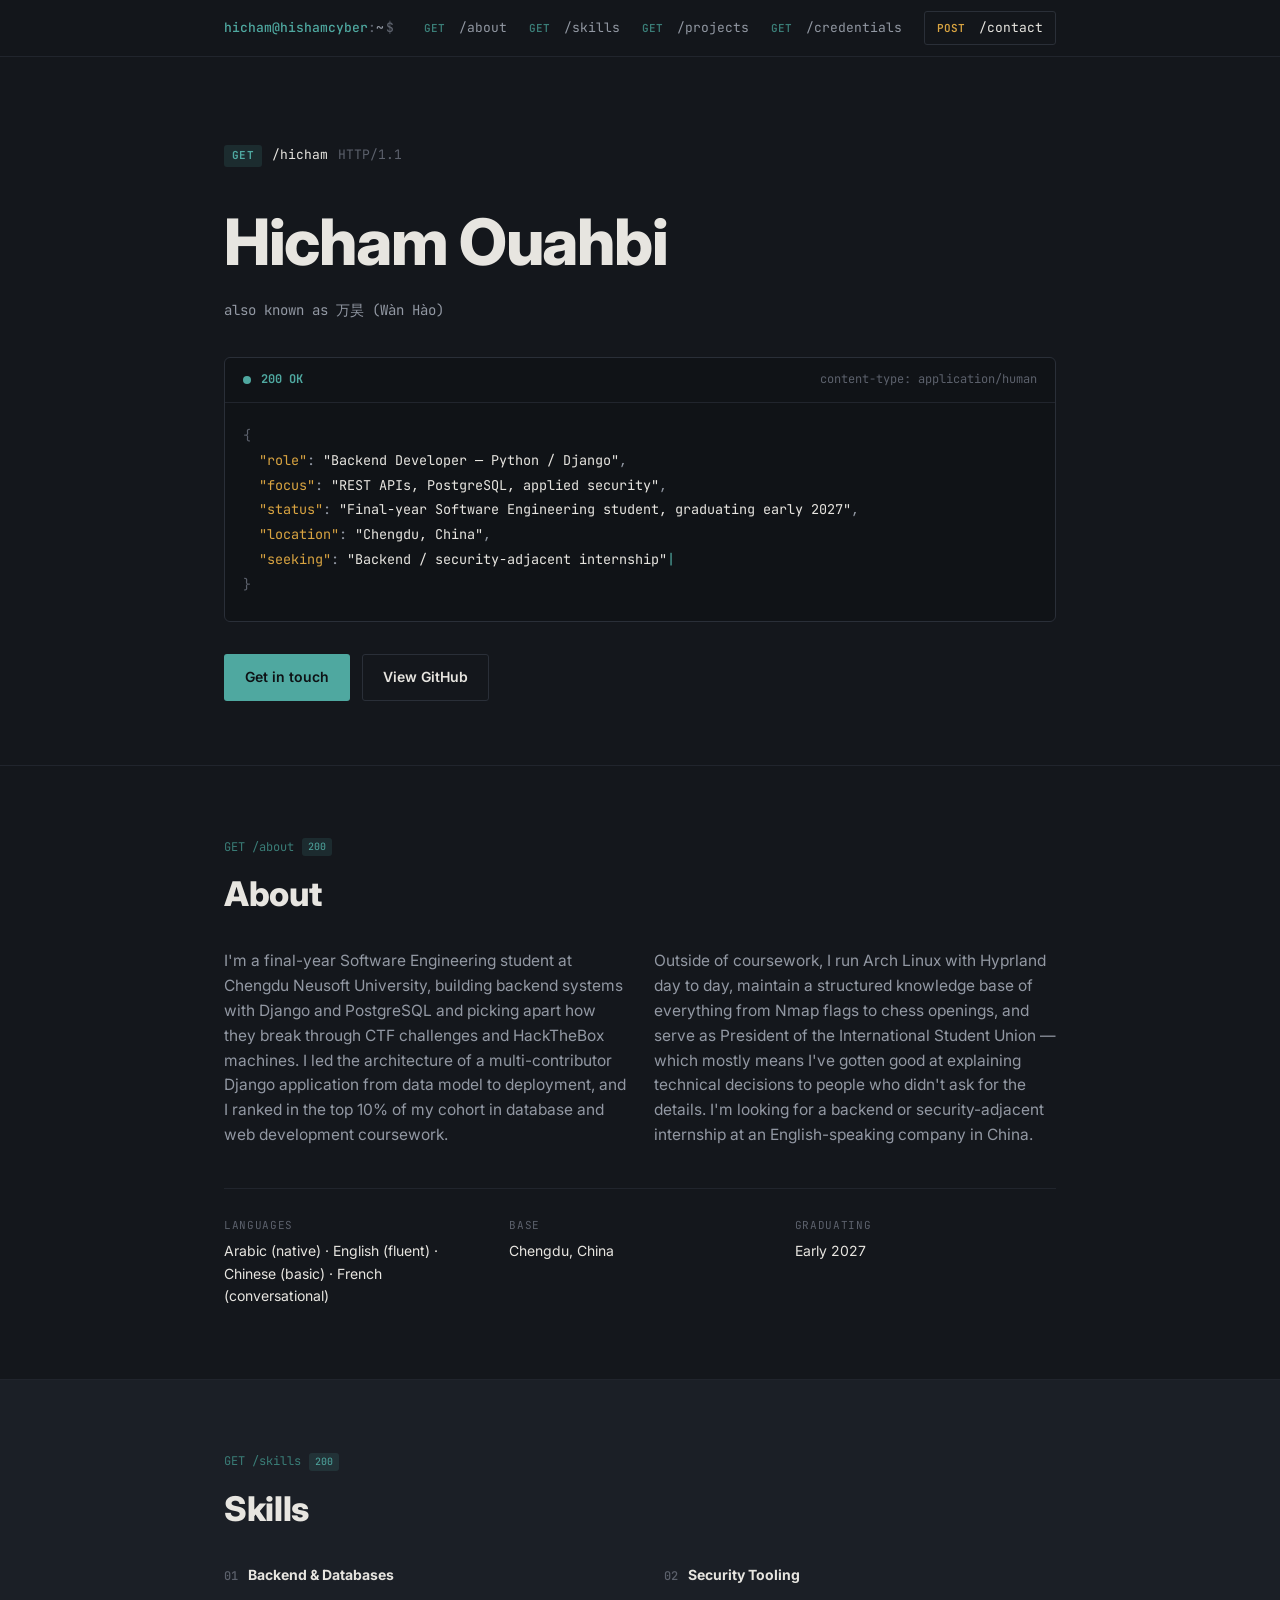
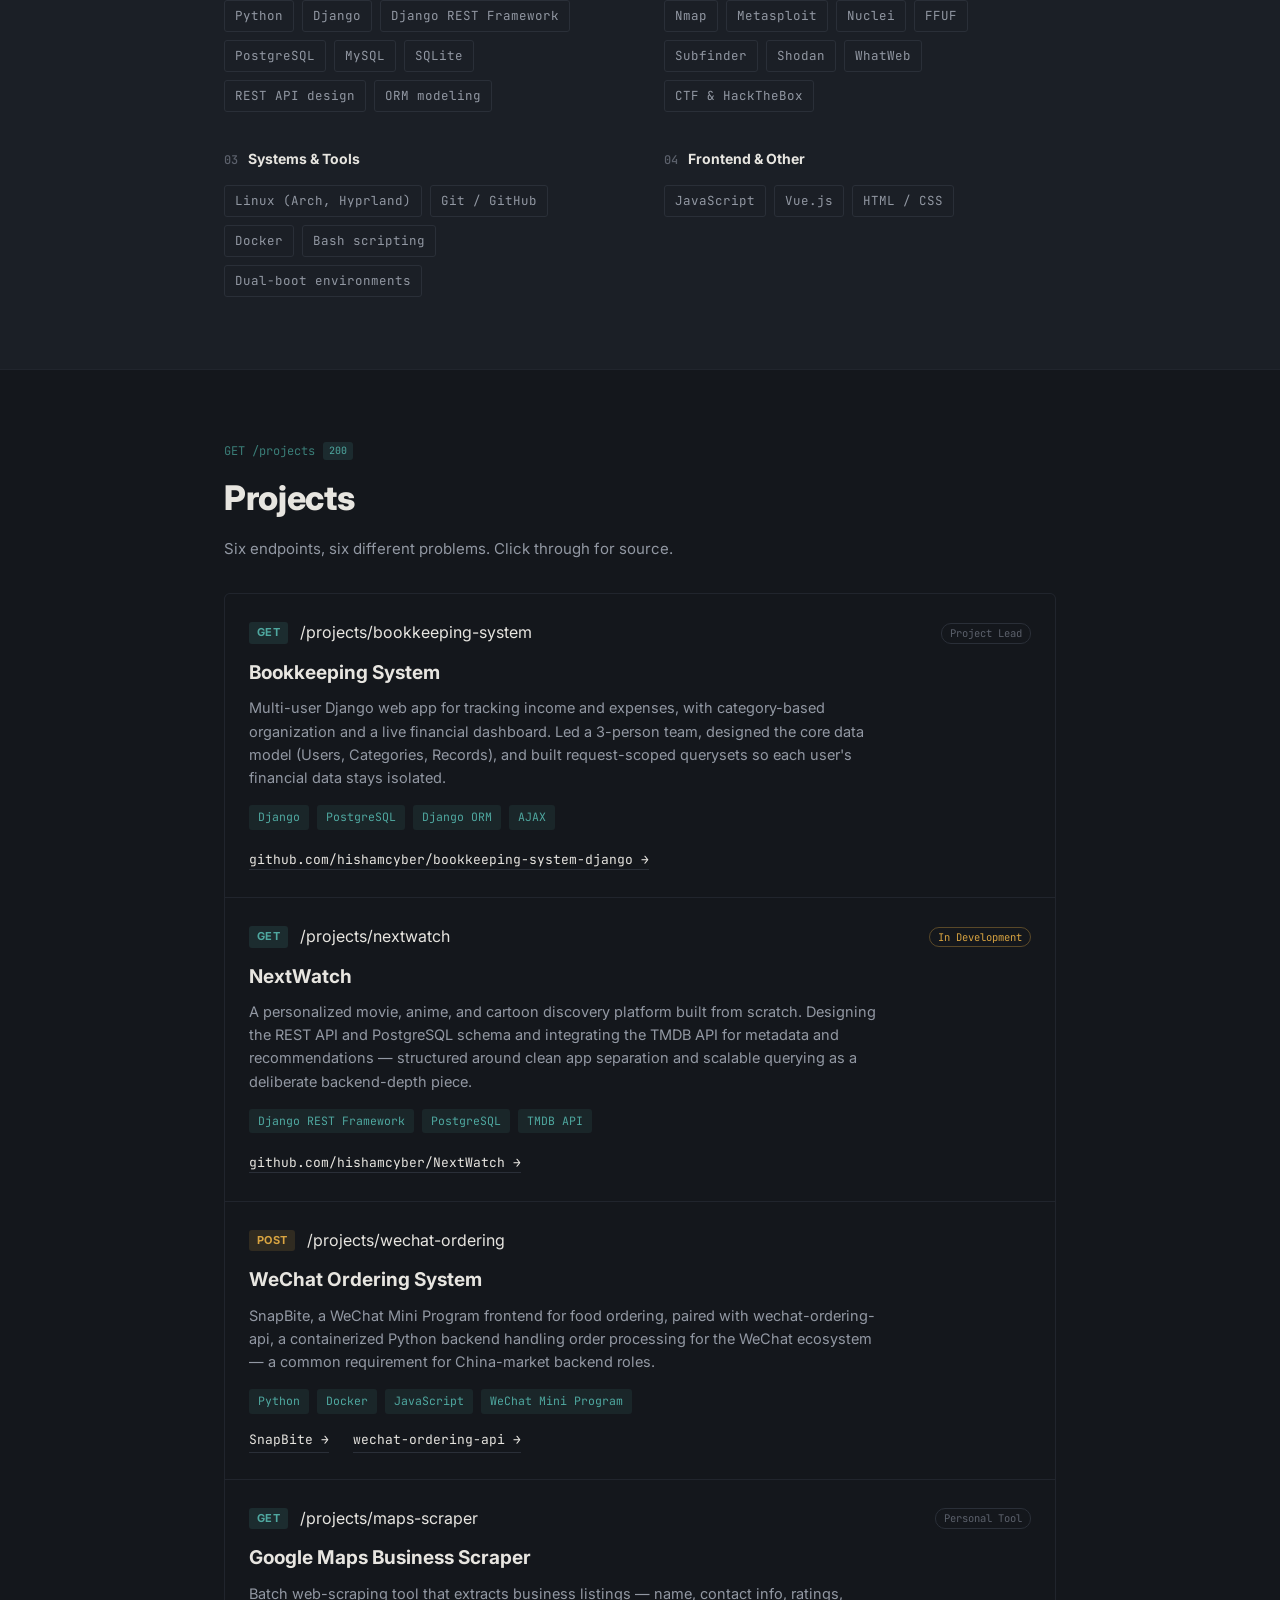
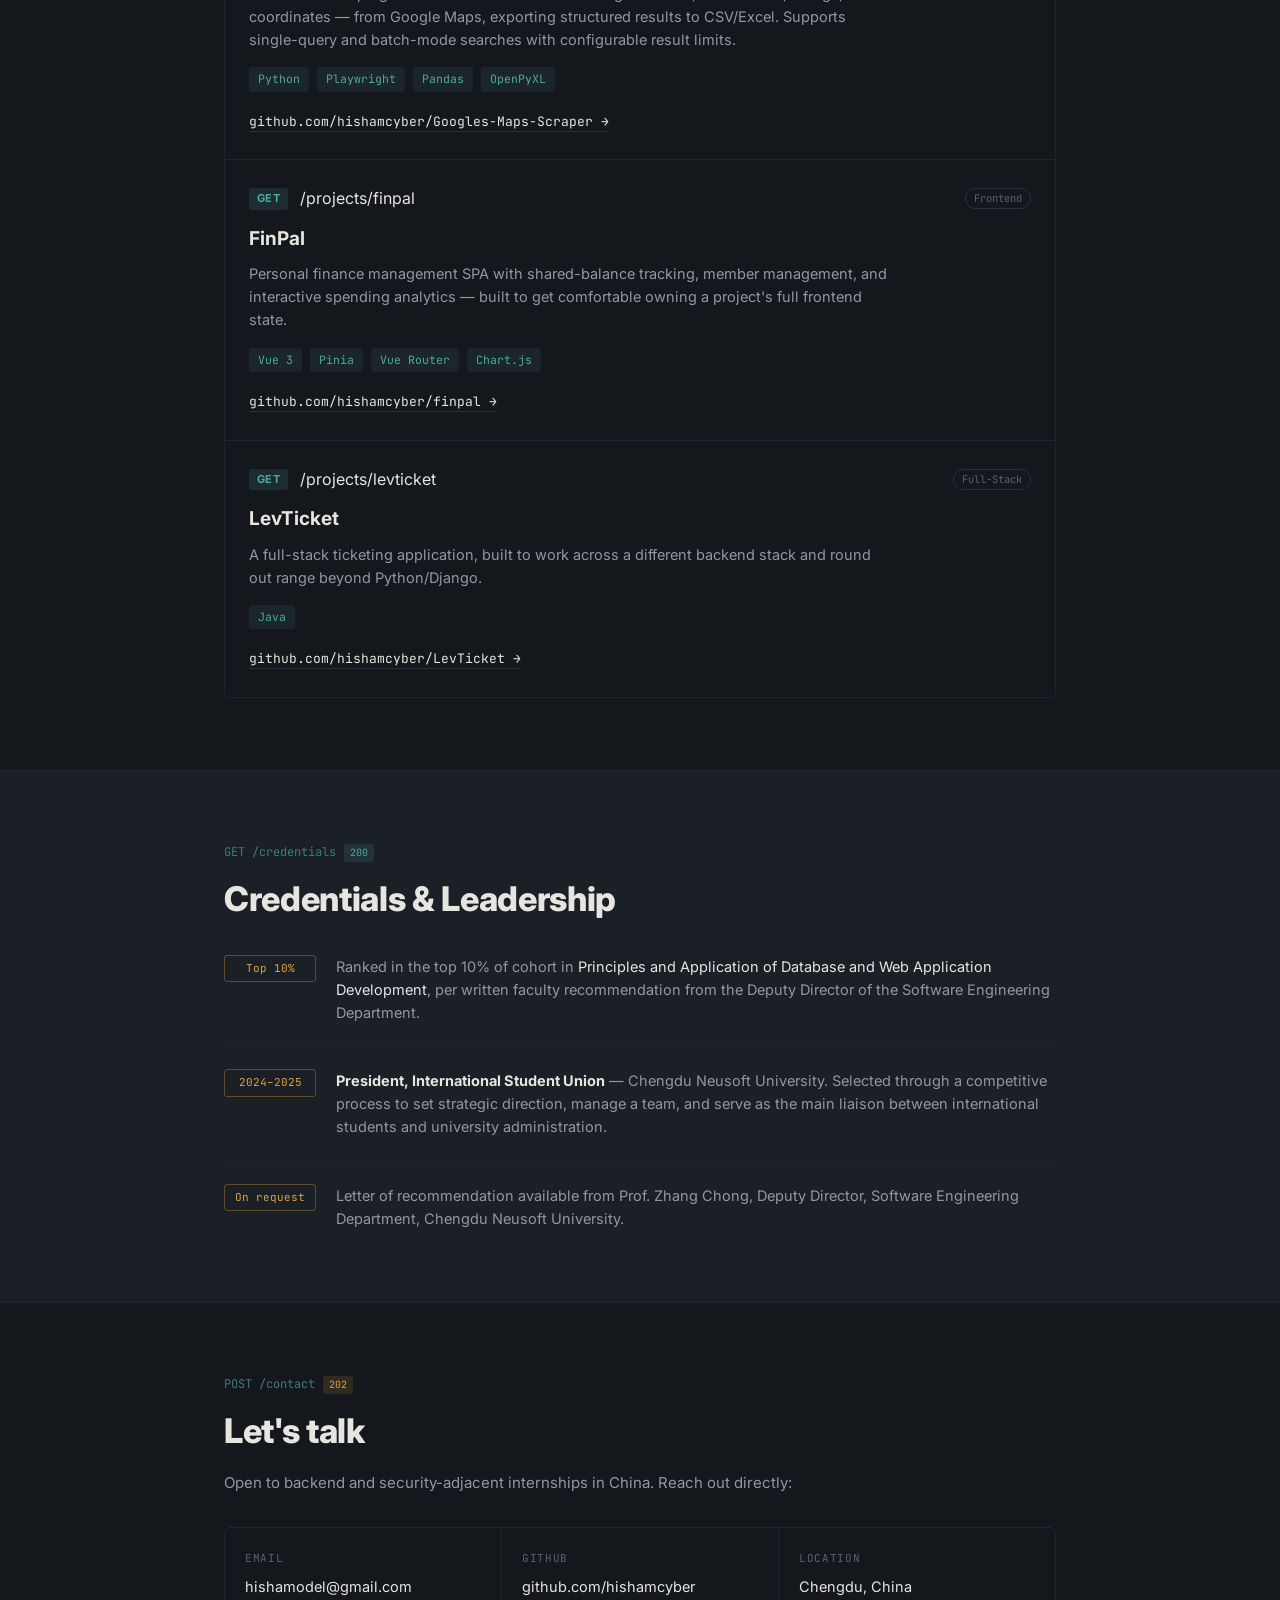
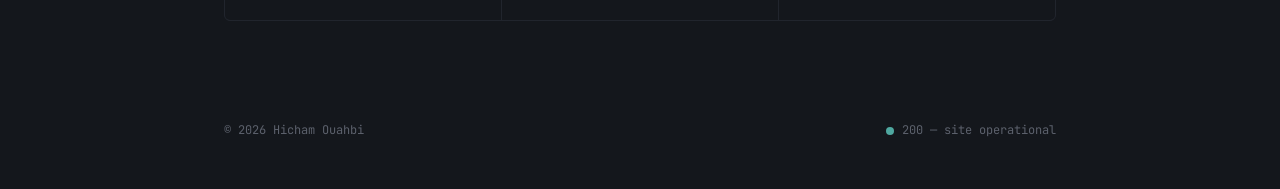
==== commit f259c4ce: "First live version of portfolio" ====
--- a/index.html
+++ b/index.html
@@ -10,14 +10,6 @@
 <link rel="preconnect" href="https://fonts.gstatic.com" crossorigin>
 <link href="https://fonts.googleapis.com/css2?family=JetBrains+Mono:wght@400;500;600;700&family=Inter:wght@400;500;600;700;800&display=swap" rel="stylesheet">
 <link rel="stylesheet" href="style.css">
-<script>
-  // Set theme before first paint to avoid a flash of the wrong mode
-  (function () {
-    var saved = localStorage.getItem('theme');
-    var theme = saved || (window.matchMedia('(prefers-color-scheme: light)').matches ? 'light' : 'dark');
-    document.documentElement.setAttribute('data-theme', theme);
-  })();
-</script>
 </head>
 <body>
 
@@ -27,34 +19,16 @@
     <a href="#top" class="path">
       <span class="path__user">hicham@hishamcyber</span><span class="path__sep">:</span><span class="path__tilde">~</span><span class="path__dollar">$</span>
     </a>
-    <div class="topbar__group">
-      <nav class="navlinks" id="navLinks">
-        <a href="#about"><span class="route-verb">GET</span> /about</a>
-        <a href="#skills"><span class="route-verb">GET</span> /skills</a>
-        <a href="#projects"><span class="route-verb">GET</span> /projects</a>
-        <a href="#credentials"><span class="route-verb">GET</span> /credentials</a>
-        <a href="#contact" class="navlinks__cta"><span class="route-verb route-verb--post">POST</span> /contact</a>
-      </nav>
-      <button class="theme-toggle" id="themeToggle" aria-label="Switch between dark and light mode">
-        <svg class="icon icon--sun" width="16" height="16" viewBox="0 0 24 24" fill="none" stroke="currentColor" stroke-width="2" stroke-linecap="round" stroke-linejoin="round">
-          <circle cx="12" cy="12" r="4"></circle>
-          <line x1="12" y1="2" x2="12" y2="4.5"></line>
-          <line x1="12" y1="19.5" x2="12" y2="22"></line>
-          <line x1="4.22" y1="4.22" x2="5.94" y2="5.94"></line>
-          <line x1="18.06" y1="18.06" x2="19.78" y2="19.78"></line>
-          <line x1="2" y1="12" x2="4.5" y2="12"></line>
-          <line x1="19.5" y1="12" x2="22" y2="12"></line>
-          <line x1="4.22" y1="19.78" x2="5.94" y2="18.06"></line>
-          <line x1="18.06" y1="5.94" x2="19.78" y2="4.22"></line>
-        </svg>
-        <svg class="icon icon--moon" width="16" height="16" viewBox="0 0 24 24" fill="none" stroke="currentColor" stroke-width="2" stroke-linecap="round" stroke-linejoin="round">
-          <path d="M20 14.5A8.5 8.5 0 1 1 9.5 4a6.5 6.5 0 0 0 10.5 10.5Z"></path>
-        </svg>
-      </button>
-      <button class="menu-toggle" id="menuToggle" aria-label="Toggle navigation" aria-expanded="false">
-        <span></span><span></span><span></span>
-      </button>
-    </div>
+    <button class="menu-toggle" id="menuToggle" aria-label="Toggle navigation" aria-expanded="false">
+      <span></span><span></span><span></span>
+    </button>
+    <nav class="navlinks" id="navLinks">
+      <a href="#about"><span class="route-verb">GET</span> /about</a>
+      <a href="#skills"><span class="route-verb">GET</span> /skills</a>
+      <a href="#projects"><span class="route-verb">GET</span> /projects</a>
+      <a href="#credentials"><span class="route-verb">GET</span> /credentials</a>
+      <a href="#contact" class="navlinks__cta"><span class="route-verb route-verb--post">POST</span> /contact</a>
+    </nav>
   </div>
 </header>
 
--- a/style.css
+++ b/style.css
@@ -25,27 +25,8 @@
   --radius: 3px;
 }
 
-:root[data-theme="light"] {
-  --bg:        #F1F2EF;
-  --bg-raised: #E7E9E4;
-  --bg-inset:  #FFFFFF;
-  --border:    #D3D6CF;
-  --border-soft: #DCDFD8;
-
-  --text:      #191C19;
-  --text-dim:  #565B52;
-  --text-faint:#888D82;
-
-  --teal:      #227A72;
-  --teal-dim:  #1B5F59;
-  --amber:     #A66E19;
-
-  --danger:    #A8493A;
-}
-
 * { box-sizing: border-box; }
 html { scroll-behavior: smooth; }
-html, body { transition: background-color 0.2s ease, color 0.2s ease; }
 
 @media (prefers-reduced-motion: reduce) {
   html { scroll-behavior: auto; }
@@ -100,12 +81,6 @@
 .path__sep, .path__dollar { color: var(--text-faint); }
 .path__tilde { color: var(--text-dim); }
 .path__dollar { margin-left: 2px; }
-
-.topbar__group {
-  display: flex;
-  align-items: center;
-  gap: 20px;
-}
 
 .navlinks {
   display: flex;
@@ -156,27 +131,6 @@
   border-radius: 1px;
 }
 
-.theme-toggle {
-  display: flex;
-  align-items: center;
-  justify-content: center;
-  width: 32px;
-  height: 32px;
-  border: 1px solid var(--border);
-  border-radius: var(--radius);
-  background: none;
-  color: var(--text-dim);
-  cursor: pointer;
-  transition: border-color 0.15s ease, color 0.15s ease;
-}
-.theme-toggle:hover {
-  border-color: var(--teal-dim);
-  color: var(--text);
-}
-.theme-toggle .icon { display: none; }
-:root[data-theme="dark"] .theme-toggle .icon--sun { display: block; }
-:root[data-theme="light"] .theme-toggle .icon--moon { display: block; }
-
 /* =========================================================
    HERO
    ========================================================= */
@@ -623,7 +577,6 @@
   .contact__grid { grid-template-columns: 1fr; }
 
   .menu-toggle { display: flex; }
-  .topbar__group { position: static; }
   .navlinks {
     position: absolute;
     top: 56px;
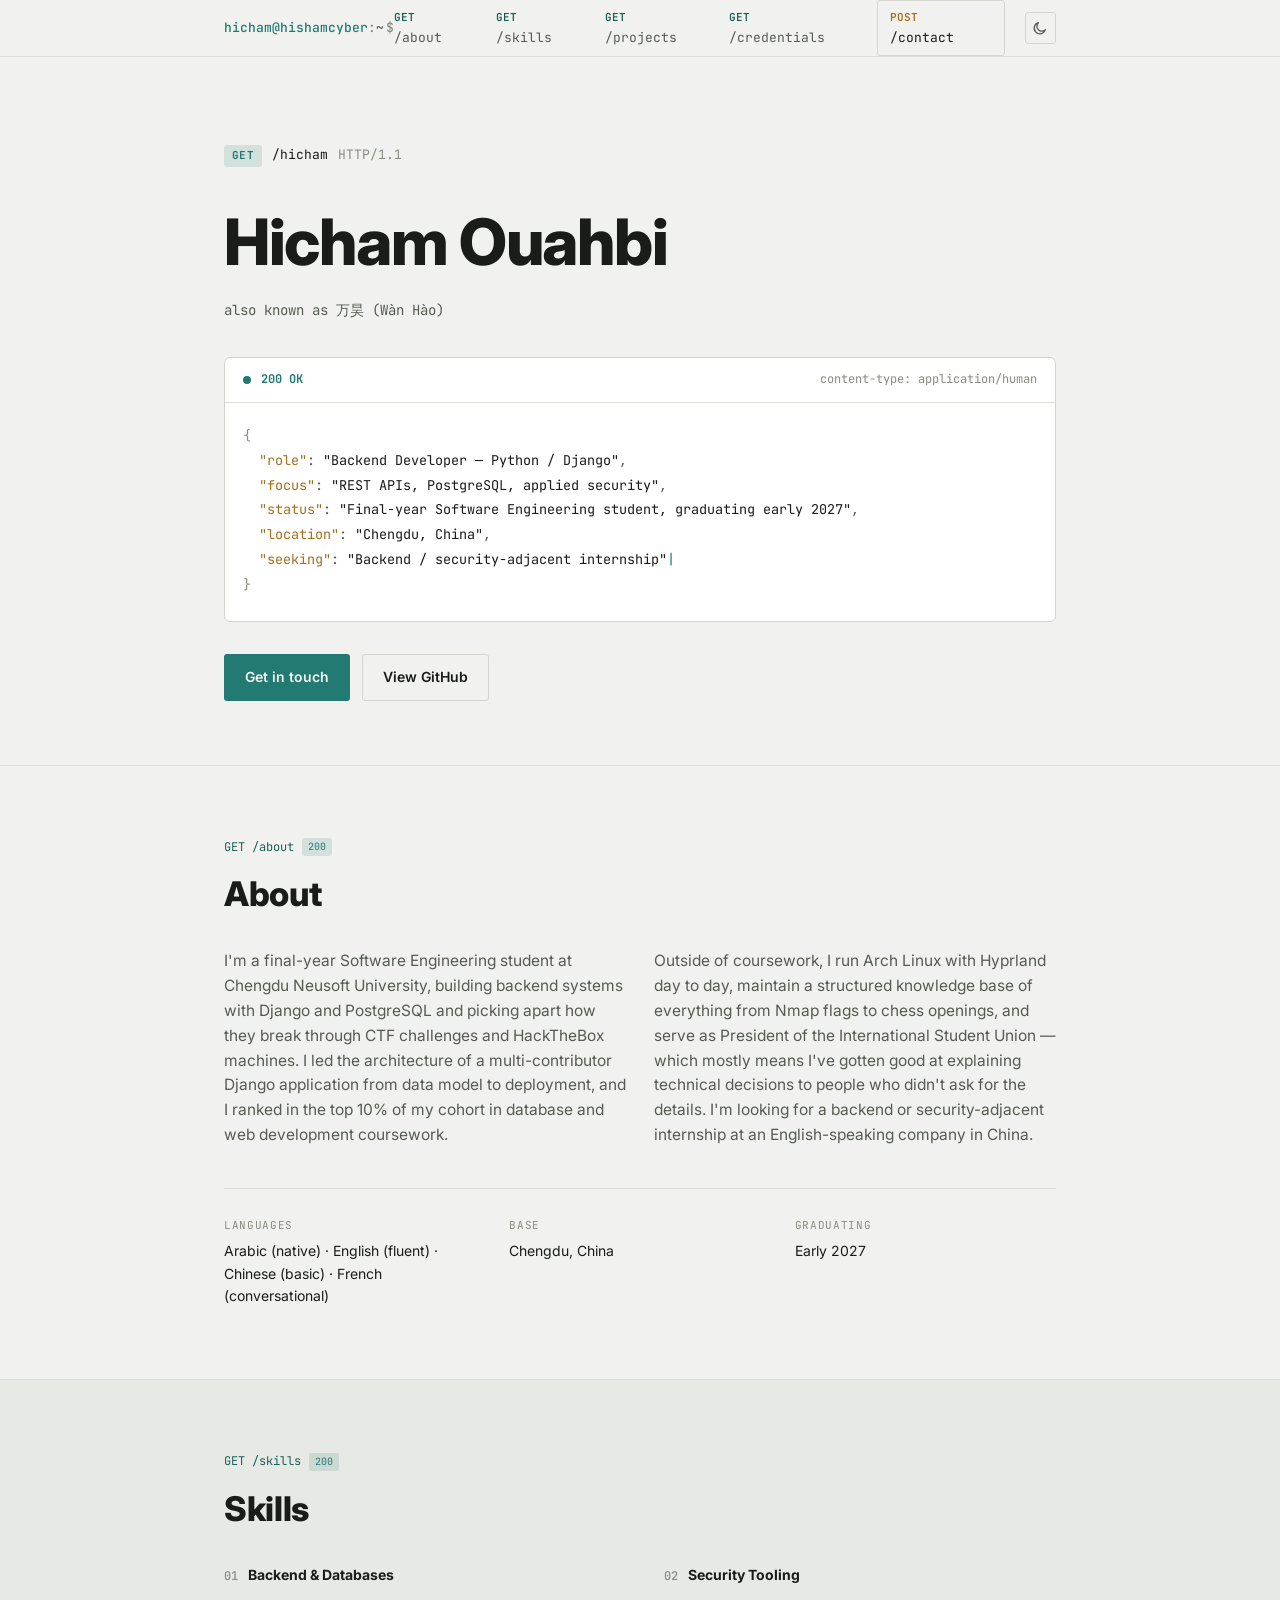
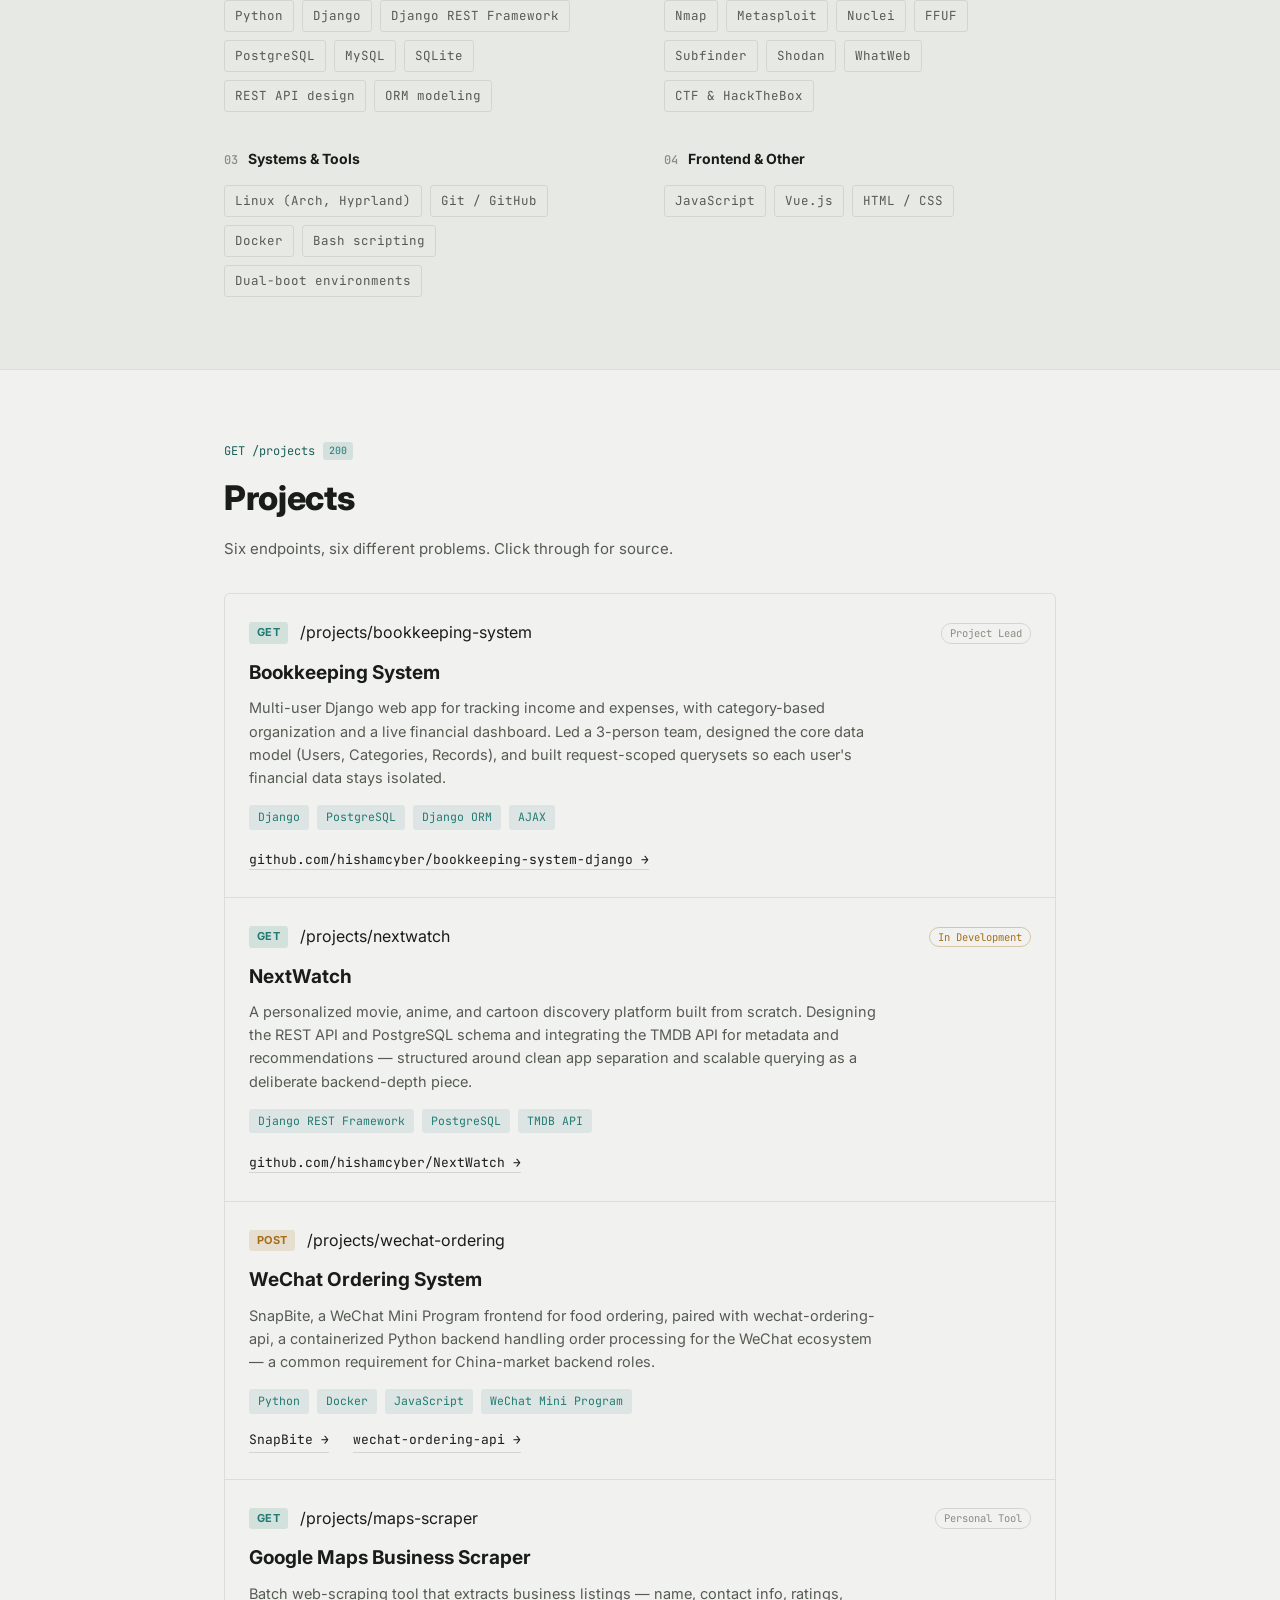
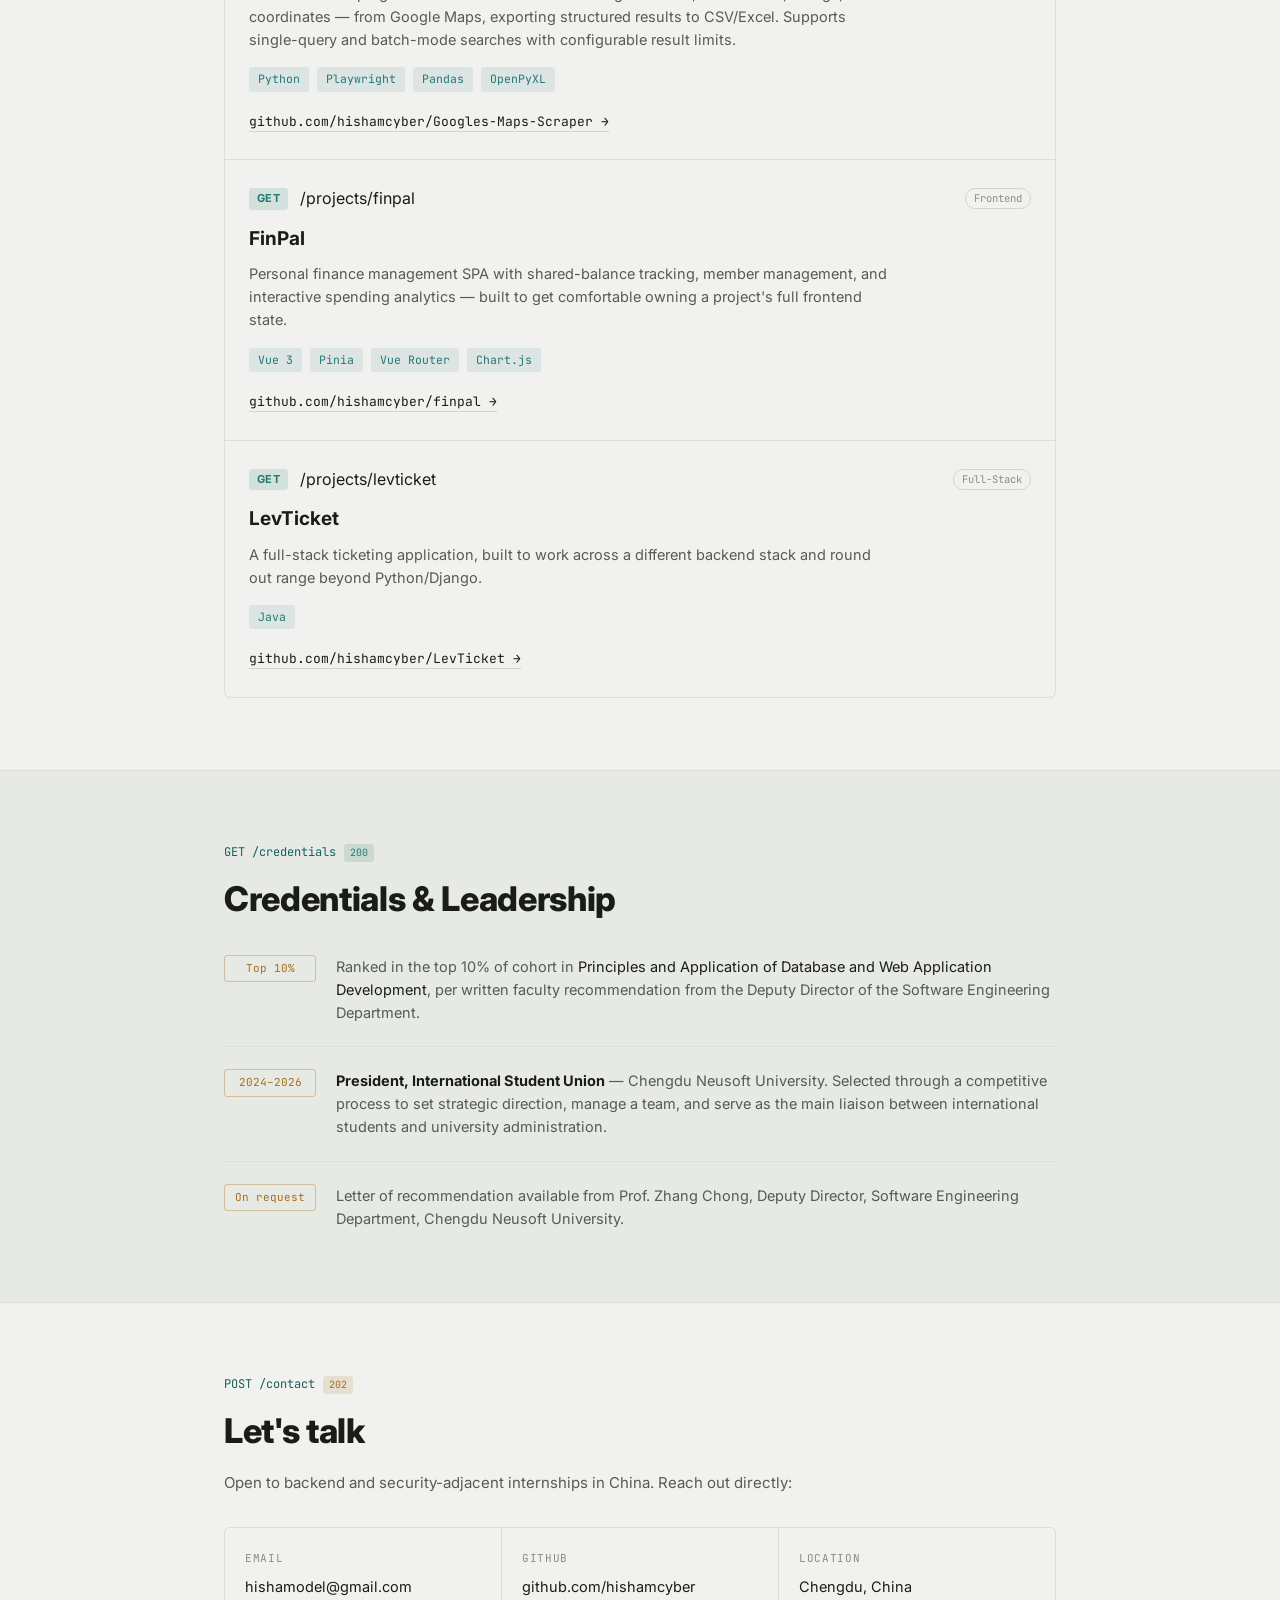
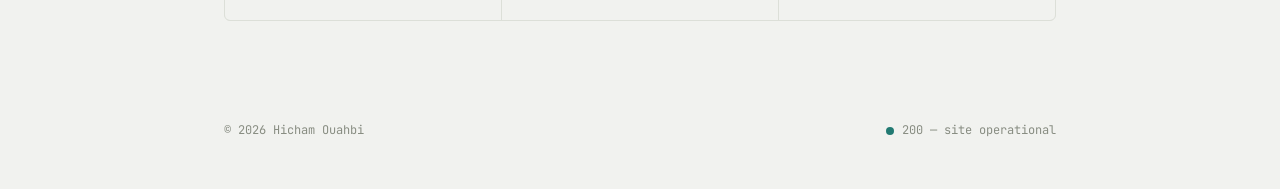
==== commit 40d35995: "fix: theme toggle not updating topbar background Topbar background was hardcoded instead of using CS" ====
--- a/index.html
+++ b/index.html
@@ -10,6 +10,14 @@
 <link rel="preconnect" href="https://fonts.gstatic.com" crossorigin>
 <link href="https://fonts.googleapis.com/css2?family=JetBrains+Mono:wght@400;500;600;700&family=Inter:wght@400;500;600;700;800&display=swap" rel="stylesheet">
 <link rel="stylesheet" href="style.css">
+<script>
+  // Set theme before first paint to avoid a flash of the wrong mode
+  (function () {
+    var saved = localStorage.getItem('theme');
+    var theme = saved || (window.matchMedia('(prefers-color-scheme: light)').matches ? 'light' : 'dark');
+    document.documentElement.setAttribute('data-theme', theme);
+  })();
+</script>
 </head>
 <body>
 
@@ -19,16 +27,34 @@
     <a href="#top" class="path">
       <span class="path__user">hicham@hishamcyber</span><span class="path__sep">:</span><span class="path__tilde">~</span><span class="path__dollar">$</span>
     </a>
-    <button class="menu-toggle" id="menuToggle" aria-label="Toggle navigation" aria-expanded="false">
-      <span></span><span></span><span></span>
-    </button>
-    <nav class="navlinks" id="navLinks">
-      <a href="#about"><span class="route-verb">GET</span> /about</a>
-      <a href="#skills"><span class="route-verb">GET</span> /skills</a>
-      <a href="#projects"><span class="route-verb">GET</span> /projects</a>
-      <a href="#credentials"><span class="route-verb">GET</span> /credentials</a>
-      <a href="#contact" class="navlinks__cta"><span class="route-verb route-verb--post">POST</span> /contact</a>
-    </nav>
+    <div class="topbar__group">
+      <nav class="navlinks" id="navLinks">
+        <a href="#about"><span class="route-verb">GET</span> /about</a>
+        <a href="#skills"><span class="route-verb">GET</span> /skills</a>
+        <a href="#projects"><span class="route-verb">GET</span> /projects</a>
+        <a href="#credentials"><span class="route-verb">GET</span> /credentials</a>
+        <a href="#contact" class="navlinks__cta"><span class="route-verb route-verb--post">POST</span> /contact</a>
+      </nav>
+      <button class="theme-toggle" id="themeToggle" aria-label="Switch between dark and light mode">
+        <svg class="icon icon--sun" width="16" height="16" viewBox="0 0 24 24" fill="none" stroke="currentColor" stroke-width="2" stroke-linecap="round" stroke-linejoin="round">
+          <circle cx="12" cy="12" r="4"></circle>
+          <line x1="12" y1="2" x2="12" y2="4.5"></line>
+          <line x1="12" y1="19.5" x2="12" y2="22"></line>
+          <line x1="4.22" y1="4.22" x2="5.94" y2="5.94"></line>
+          <line x1="18.06" y1="18.06" x2="19.78" y2="19.78"></line>
+          <line x1="2" y1="12" x2="4.5" y2="12"></line>
+          <line x1="19.5" y1="12" x2="22" y2="12"></line>
+          <line x1="4.22" y1="19.78" x2="5.94" y2="18.06"></line>
+          <line x1="18.06" y1="5.94" x2="19.78" y2="4.22"></line>
+        </svg>
+        <svg class="icon icon--moon" width="16" height="16" viewBox="0 0 24 24" fill="none" stroke="currentColor" stroke-width="2" stroke-linecap="round" stroke-linejoin="round">
+          <path d="M20 14.5A8.5 8.5 0 1 1 9.5 4a6.5 6.5 0 0 0 10.5 10.5Z"></path>
+        </svg>
+      </button>
+      <button class="menu-toggle" id="menuToggle" aria-label="Toggle navigation" aria-expanded="false">
+        <span></span><span></span><span></span>
+      </button>
+    </div>
   </div>
 </header>
 
@@ -253,7 +279,7 @@
           Department.</p>
         </div>
         <div class="credential">
-          <span class="credential__badge">2024–2025</span>
+          <span class="credential__badge">2024–2026</span>
           <p><strong>President, International Student Union</strong> — Chengdu Neusoft University. Selected through
           a competitive process to set strategic direction, manage a team, and serve as the main liaison between
           international students and university administration.</p>
--- a/style.css
+++ b/style.css
@@ -14,9 +14,13 @@
 
   --teal:      #4FA8A0;
   --teal-dim:  #3A7D77;
+  --teal-rgb:  79, 168, 160;
   --amber:     #D9A441;
+  --amber-rgb: 217, 164, 65;
 
   --danger:    #C2695A;
+  --on-accent: #0E1215;
+  --topbar-bg: rgba(20, 23, 28, 0.92);
 
   --font-mono: 'JetBrains Mono', ui-monospace, 'SF Mono', Consolas, monospace;
   --font-sans: 'Inter', -apple-system, BlinkMacSystemFont, sans-serif;
@@ -25,8 +29,31 @@
   --radius: 3px;
 }
 
+:root[data-theme="light"] {
+  --bg:        #F1F2EF;
+  --bg-raised: #E7E9E4;
+  --bg-inset:  #FFFFFF;
+  --border:    #D3D6CF;
+  --border-soft: #DCDFD8;
+
+  --text:      #191C19;
+  --text-dim:  #565B52;
+  --text-faint:#888D82;
+
+  --teal:      #227A72;
+  --teal-dim:  #1B5F59;
+  --teal-rgb:  34, 122, 114;
+  --amber:     #A66E19;
+  --amber-rgb: 166, 110, 25;
+
+  --danger:    #A8493A;
+  --on-accent: #F5F6F2;
+  --topbar-bg: rgba(241, 242, 239, 0.88);
+}
+
 * { box-sizing: border-box; }
 html { scroll-behavior: smooth; }
+html, body { transition: background-color 0.2s ease, color 0.2s ease; }
 
 @media (prefers-reduced-motion: reduce) {
   html { scroll-behavior: auto; }
@@ -59,7 +86,7 @@
   position: sticky;
   top: 0;
   z-index: 50;
-  background: rgba(20, 23, 28, 0.92);
+  background: var(--topbar-bg);
   backdrop-filter: blur(6px);
   border-bottom: 1px solid var(--border-soft);
 }
@@ -81,6 +108,12 @@
 .path__sep, .path__dollar { color: var(--text-faint); }
 .path__tilde { color: var(--text-dim); }
 .path__dollar { margin-left: 2px; }
+
+.topbar__group {
+  display: flex;
+  align-items: center;
+  gap: 20px;
+}
 
 .navlinks {
   display: flex;
@@ -131,6 +164,27 @@
   border-radius: 1px;
 }
 
+.theme-toggle {
+  display: flex;
+  align-items: center;
+  justify-content: center;
+  width: 32px;
+  height: 32px;
+  border: 1px solid var(--border);
+  border-radius: var(--radius);
+  background: none;
+  color: var(--text-dim);
+  cursor: pointer;
+  transition: border-color 0.15s ease, color 0.15s ease;
+}
+.theme-toggle:hover {
+  border-color: var(--teal-dim);
+  color: var(--text);
+}
+.theme-toggle .icon { display: none; }
+:root[data-theme="dark"] .theme-toggle .icon--sun { display: block; }
+:root[data-theme="light"] .theme-toggle .icon--moon { display: block; }
+
 /* =========================================================
    HERO
    ========================================================= */
@@ -156,8 +210,8 @@
   font-size: 11px;
   letter-spacing: 0.03em;
 }
-.method--get { background: rgba(79, 168, 160, 0.14); color: var(--teal); }
-.method--post { background: rgba(217, 164, 65, 0.14); color: var(--amber); }
+.method--get { background: rgba(var(--teal-rgb), 0.14); color: var(--teal); }
+.method--post { background: rgba(var(--amber-rgb), 0.14); color: var(--amber); }
 
 .route { color: var(--text); }
 .proto { color: var(--text-faint); }
@@ -242,9 +296,9 @@
 }
 .btn--primary {
   background: var(--teal);
-  color: #0E1215;
-}
-.btn--primary:hover { background: #5CB6AE; }
+  color: var(--on-accent);
+}
+.btn--primary:hover { background: var(--teal-dim); }
 .btn--ghost {
   border-color: var(--border);
   color: var(--text);
@@ -273,12 +327,12 @@
 .status-chip {
   font-family: var(--font-mono);
   font-size: 10px;
-  background: rgba(79, 168, 160, 0.14);
+  background: rgba(var(--teal-rgb), 0.14);
   color: var(--teal);
   padding: 1px 6px;
   border-radius: 3px;
 }
-.status-chip--post { background: rgba(217, 164, 65, 0.14); color: var(--amber); }
+.status-chip--post { background: rgba(var(--amber-rgb), 0.14); color: var(--amber); }
 
 .section__title {
   font-size: clamp(26px, 4vw, 34px);
@@ -414,7 +468,7 @@
   border-radius: 10px;
   margin-left: auto;
 }
-.tag-role--wip { color: var(--amber); border-color: rgba(217, 164, 65, 0.35); }
+.tag-role--wip { color: var(--amber); border-color: rgba(var(--amber-rgb), 0.35); }
 
 .endpoint__title {
   font-size: 19px;
@@ -441,7 +495,7 @@
   font-family: var(--font-mono);
   font-size: 11.5px;
   color: var(--teal);
-  background: rgba(79, 168, 160, 0.10);
+  background: rgba(var(--teal-rgb), 0.10);
   padding: 3px 9px;
   border-radius: 3px;
 }
@@ -487,7 +541,7 @@
   font-family: var(--font-mono);
   font-size: 11px;
   color: var(--amber);
-  border: 1px solid rgba(217, 164, 65, 0.35);
+  border: 1px solid rgba(var(--amber-rgb), 0.35);
   padding: 4px 8px;
   border-radius: var(--radius);
   text-align: center;
@@ -577,6 +631,7 @@
   .contact__grid { grid-template-columns: 1fr; }
 
   .menu-toggle { display: flex; }
+  .topbar__group { position: static; }
   .navlinks {
     position: absolute;
     top: 56px;
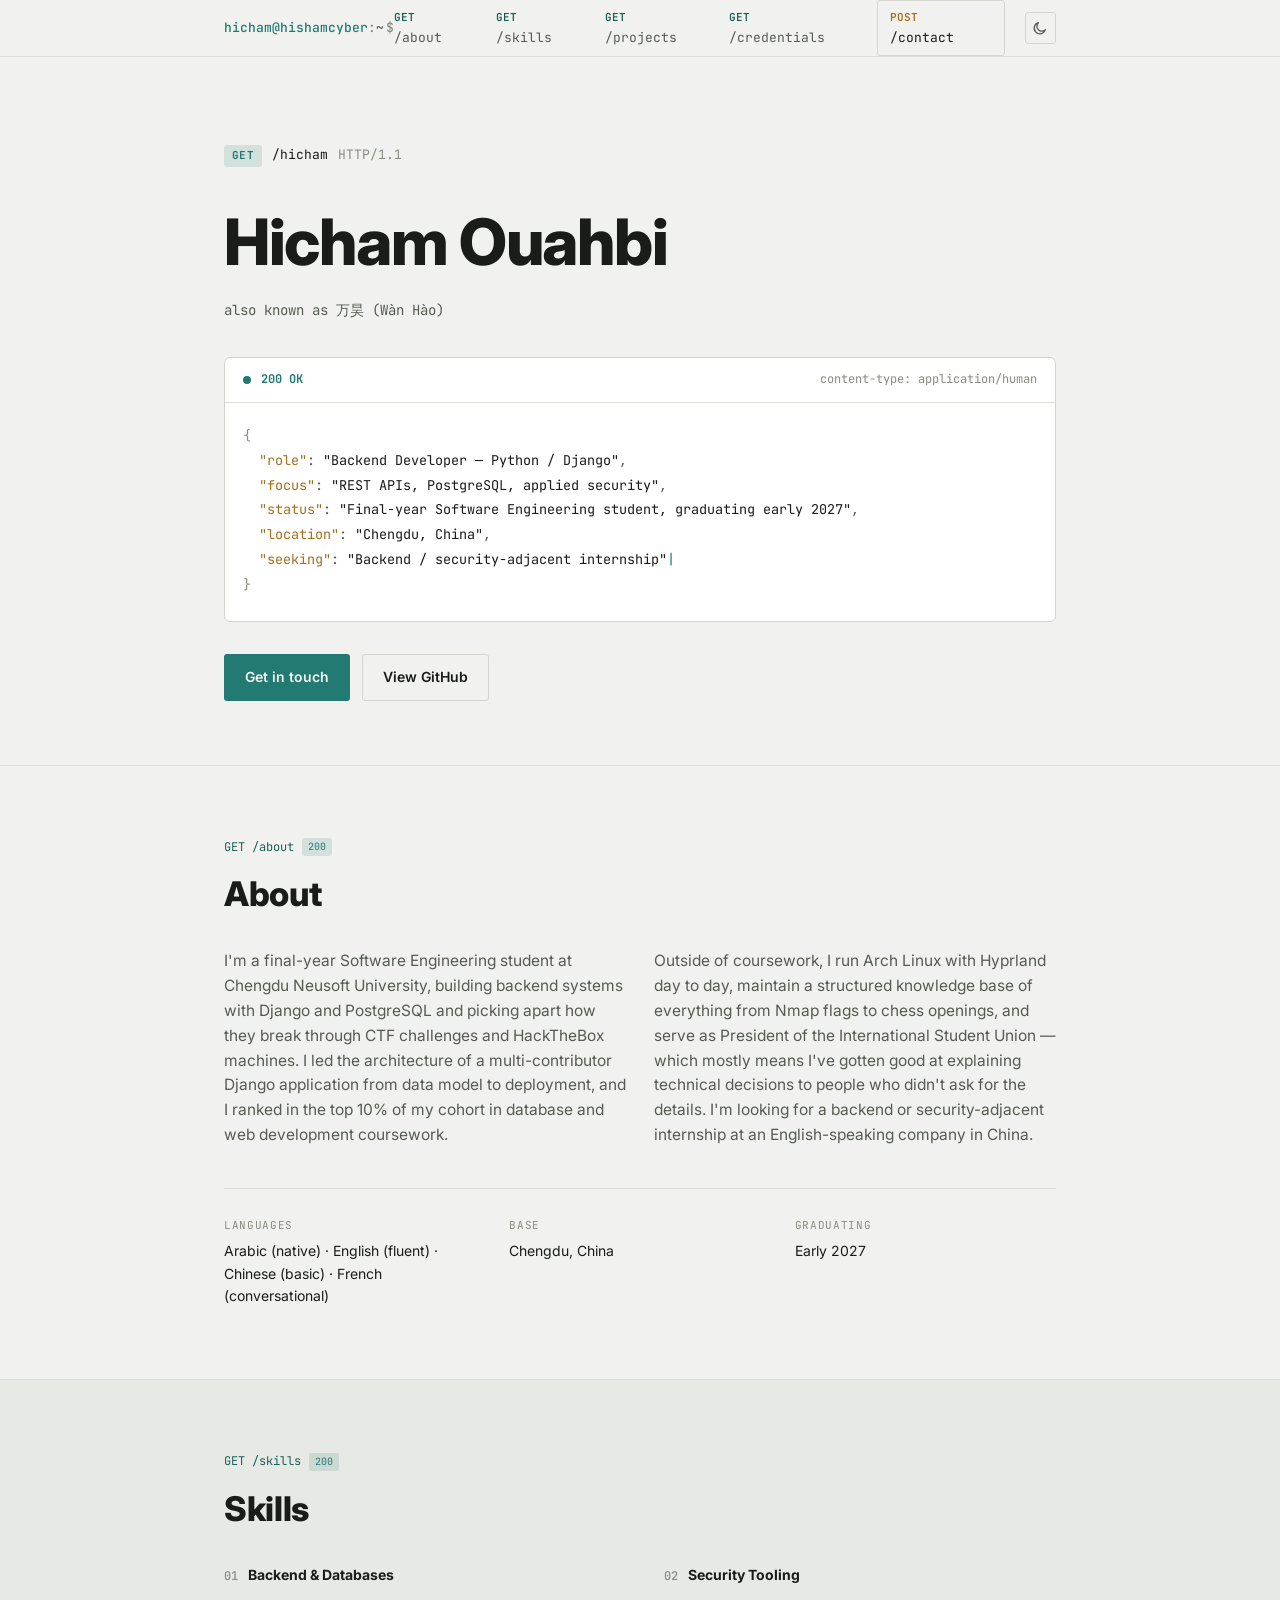
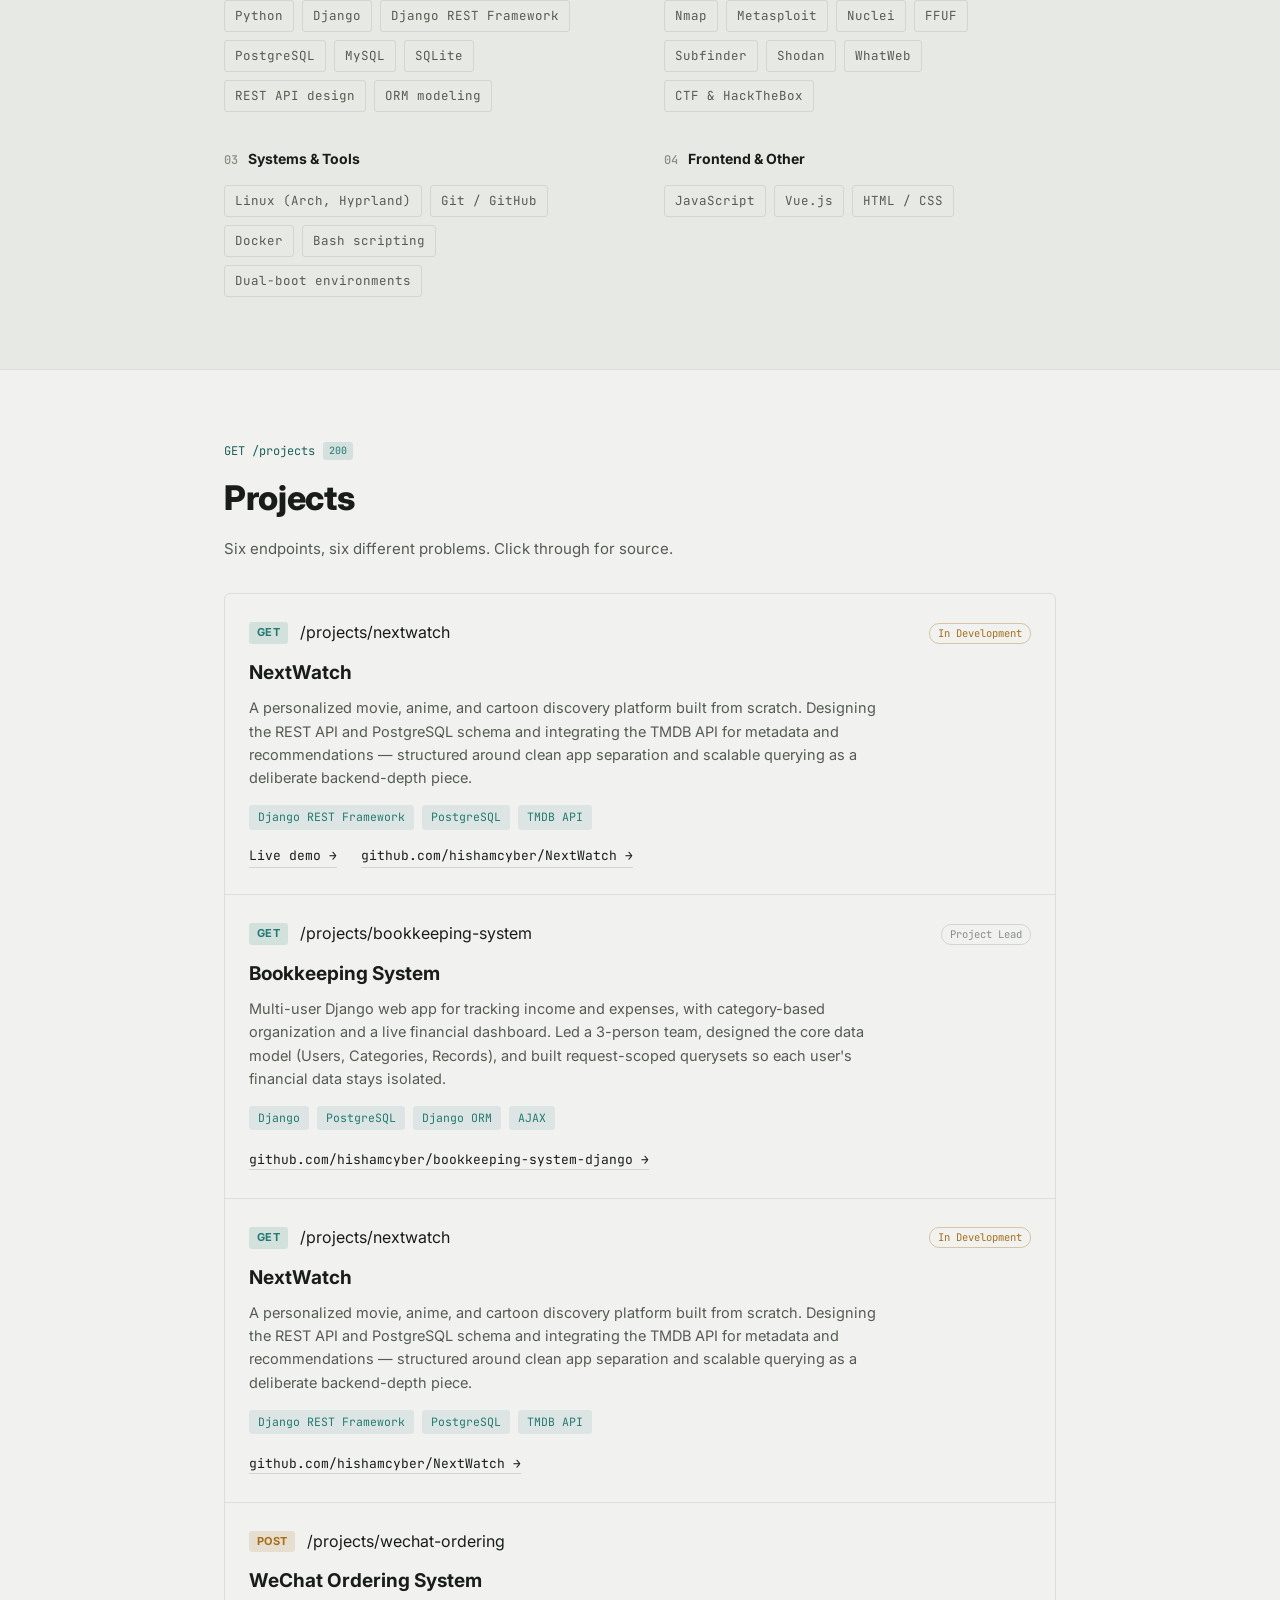
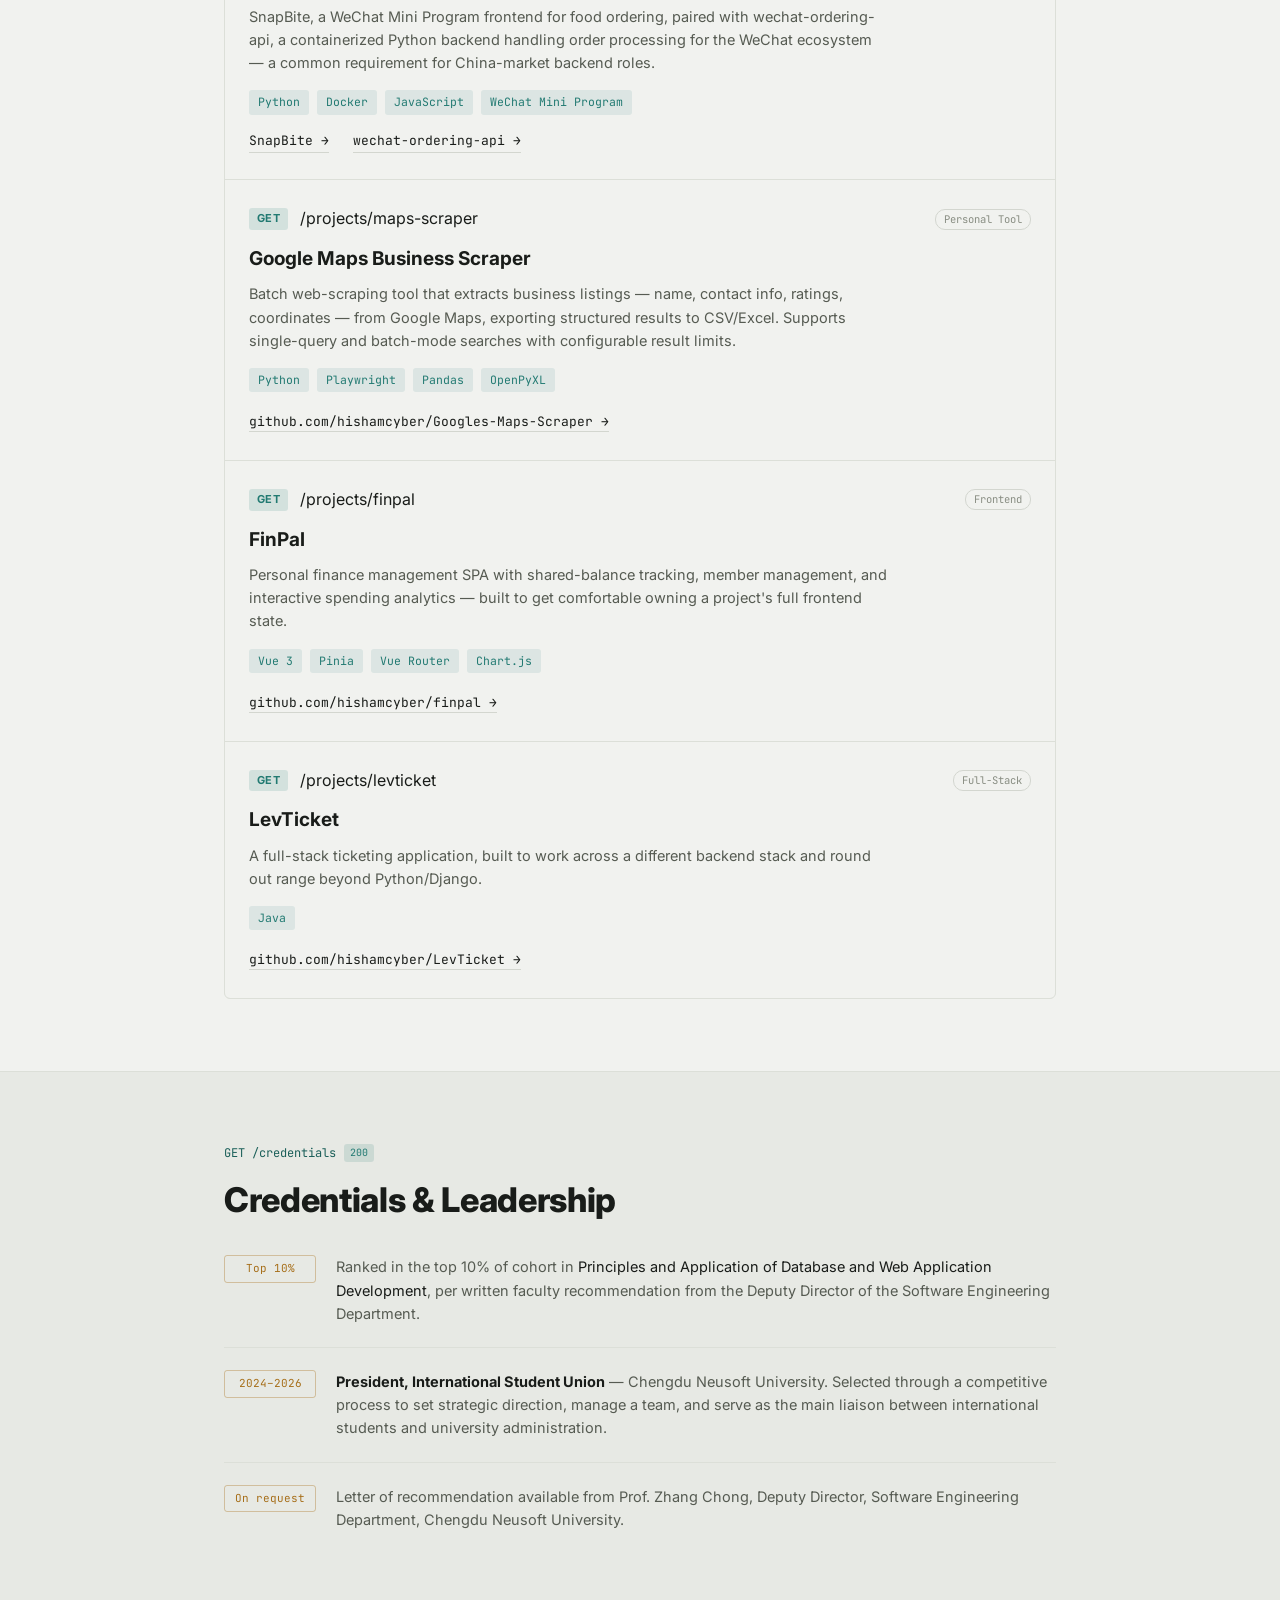
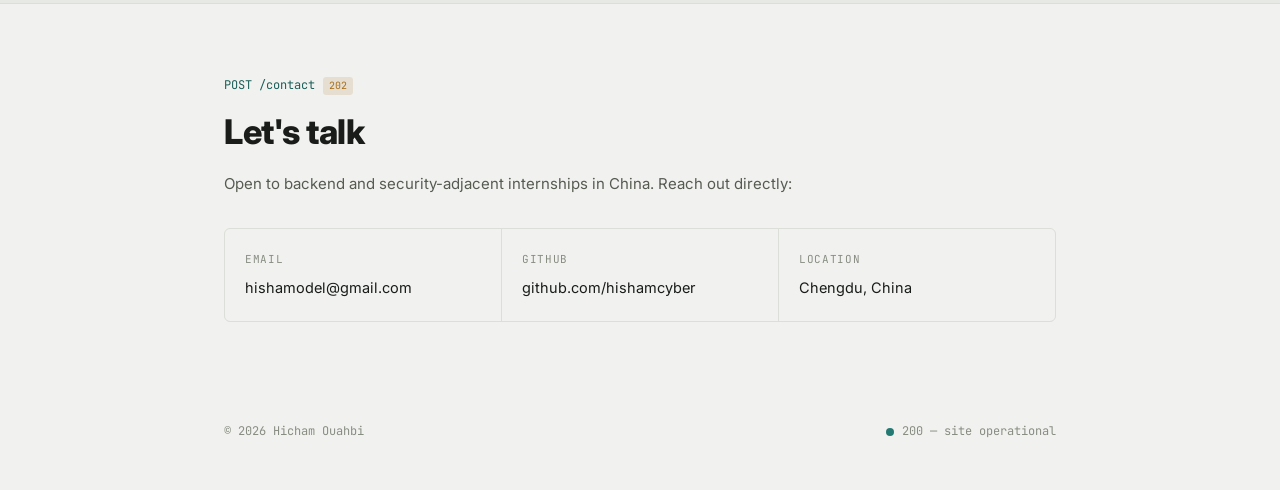
==== commit 2d580ddc: "NextWatch Added" ====
--- a/index.html
+++ b/index.html
@@ -168,6 +168,25 @@
         <article class="endpoint">
           <div class="endpoint__head">
             <span class="method method--get">GET</span>
+            <span class="route">/projects/nextwatch</span>
+            <span class="tag-role tag-role--wip">In Development</span>
+          </div>
+          <h3 class="endpoint__title">NextWatch</h3>
+          <p class="endpoint__desc">
+            A personalized movie, anime, and cartoon discovery platform built from scratch. Designing the REST API
+            and PostgreSQL schema and integrating the TMDB API for metadata and recommendations — structured around
+            clean app separation and scalable querying as a deliberate backend-depth piece.
+          </p>
+          <ul class="stack"><li>Django REST Framework</li><li>PostgreSQL</li><li>TMDB API</li></ul>
+          <div class="endpoint__linkrow">
+            <a class="endpoint__link" href="https://hishamcyber.github.io/demo/nextwatch_demo/" target="_blank" rel="noopener">Live demo →</a>
+            <a class="endpoint__link" href="https://github.com/hishamcyber/NextWatch" target="_blank" rel="noopener">github.com/hishamcyber/NextWatch →</a>
+          </div>
+        </article>
+
+        <article class="endpoint">
+          <div class="endpoint__head">
+            <span class="method method--get">GET</span>
             <span class="route">/projects/bookkeeping-system</span>
             <span class="tag-role">Project Lead</span>
           </div>
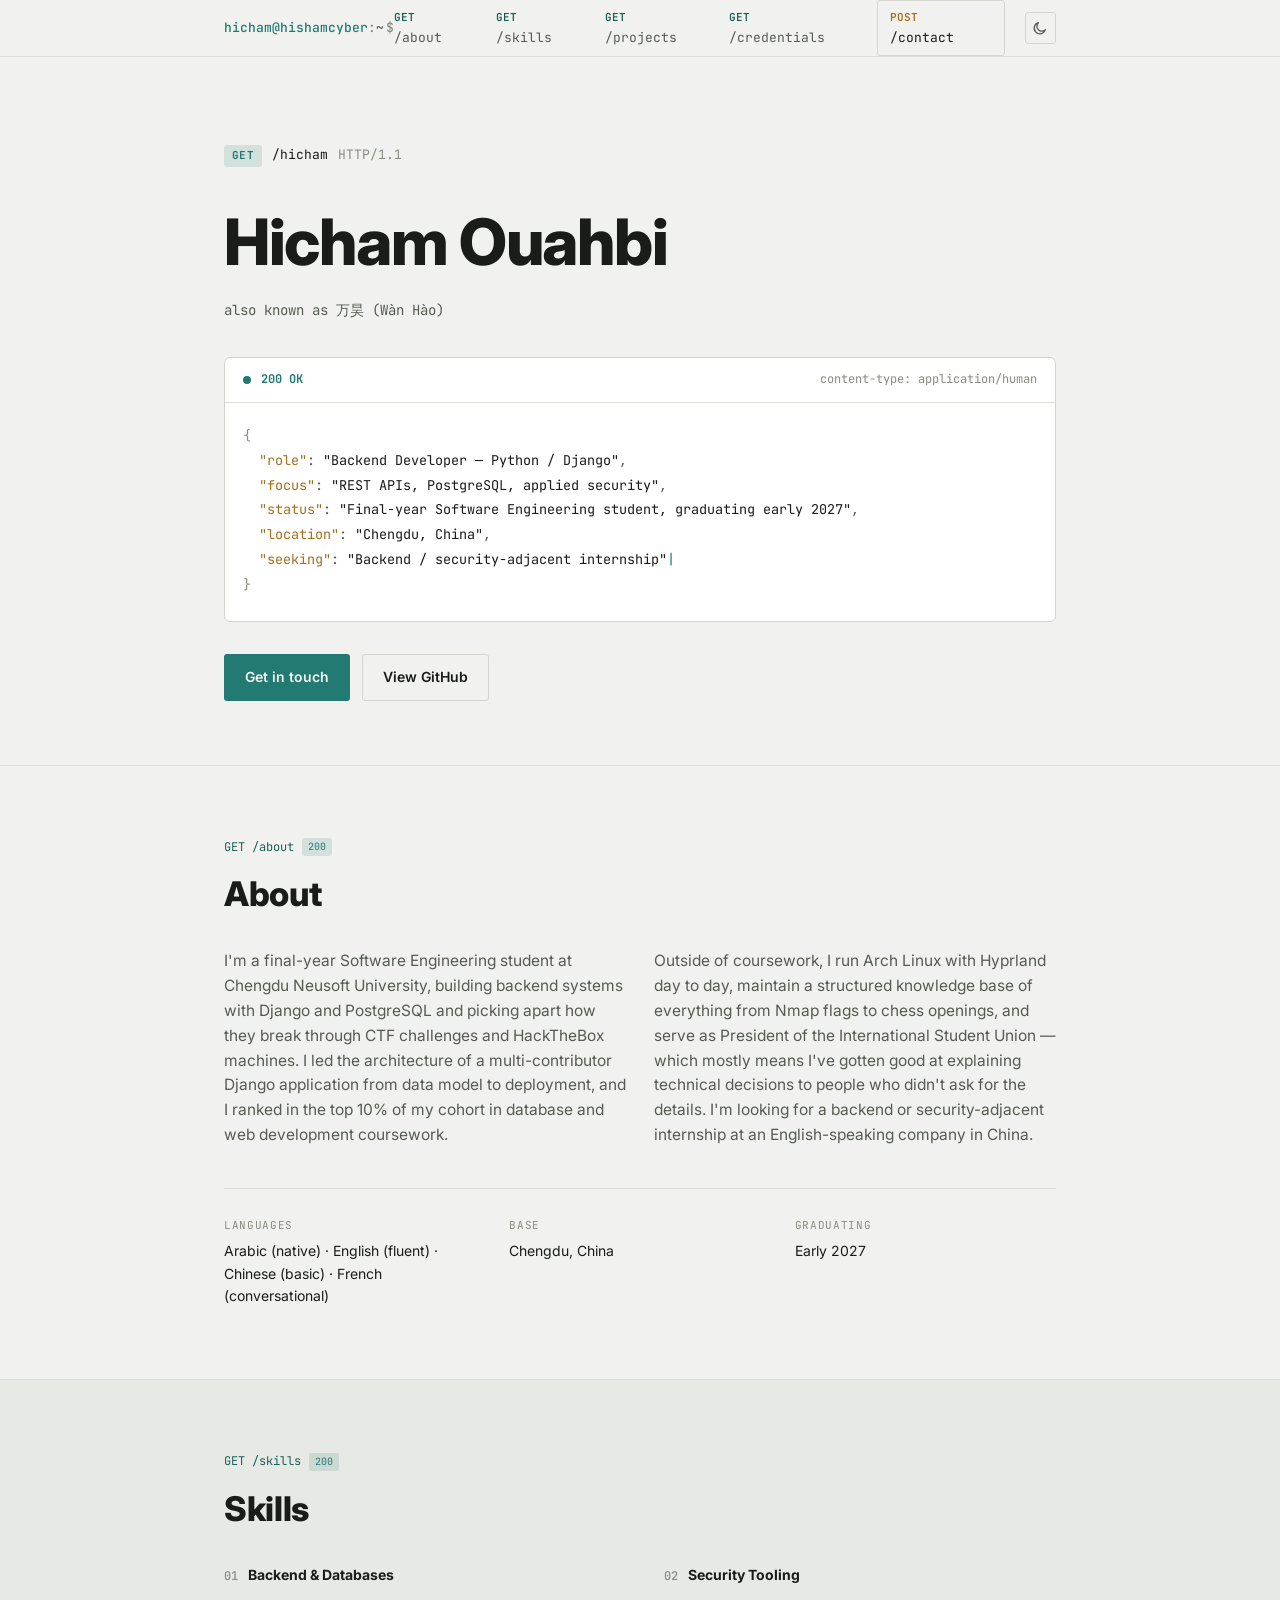
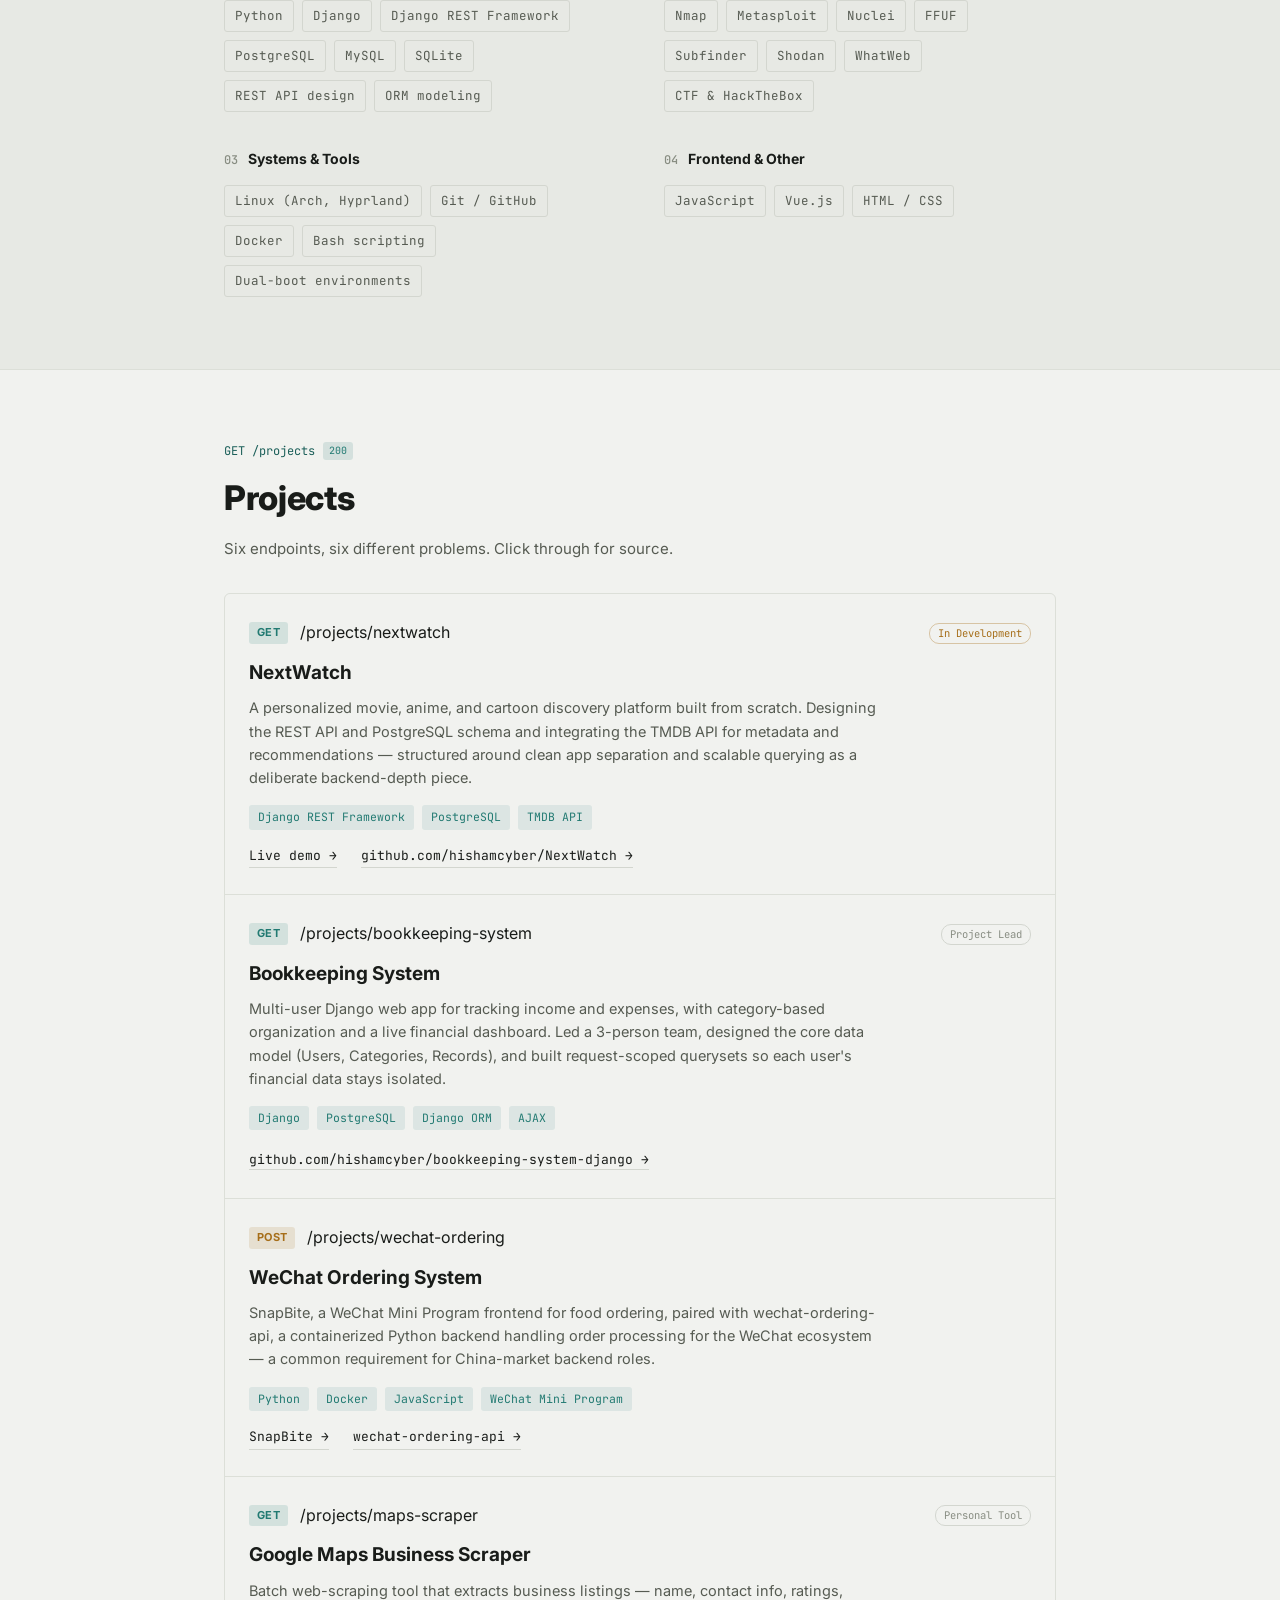
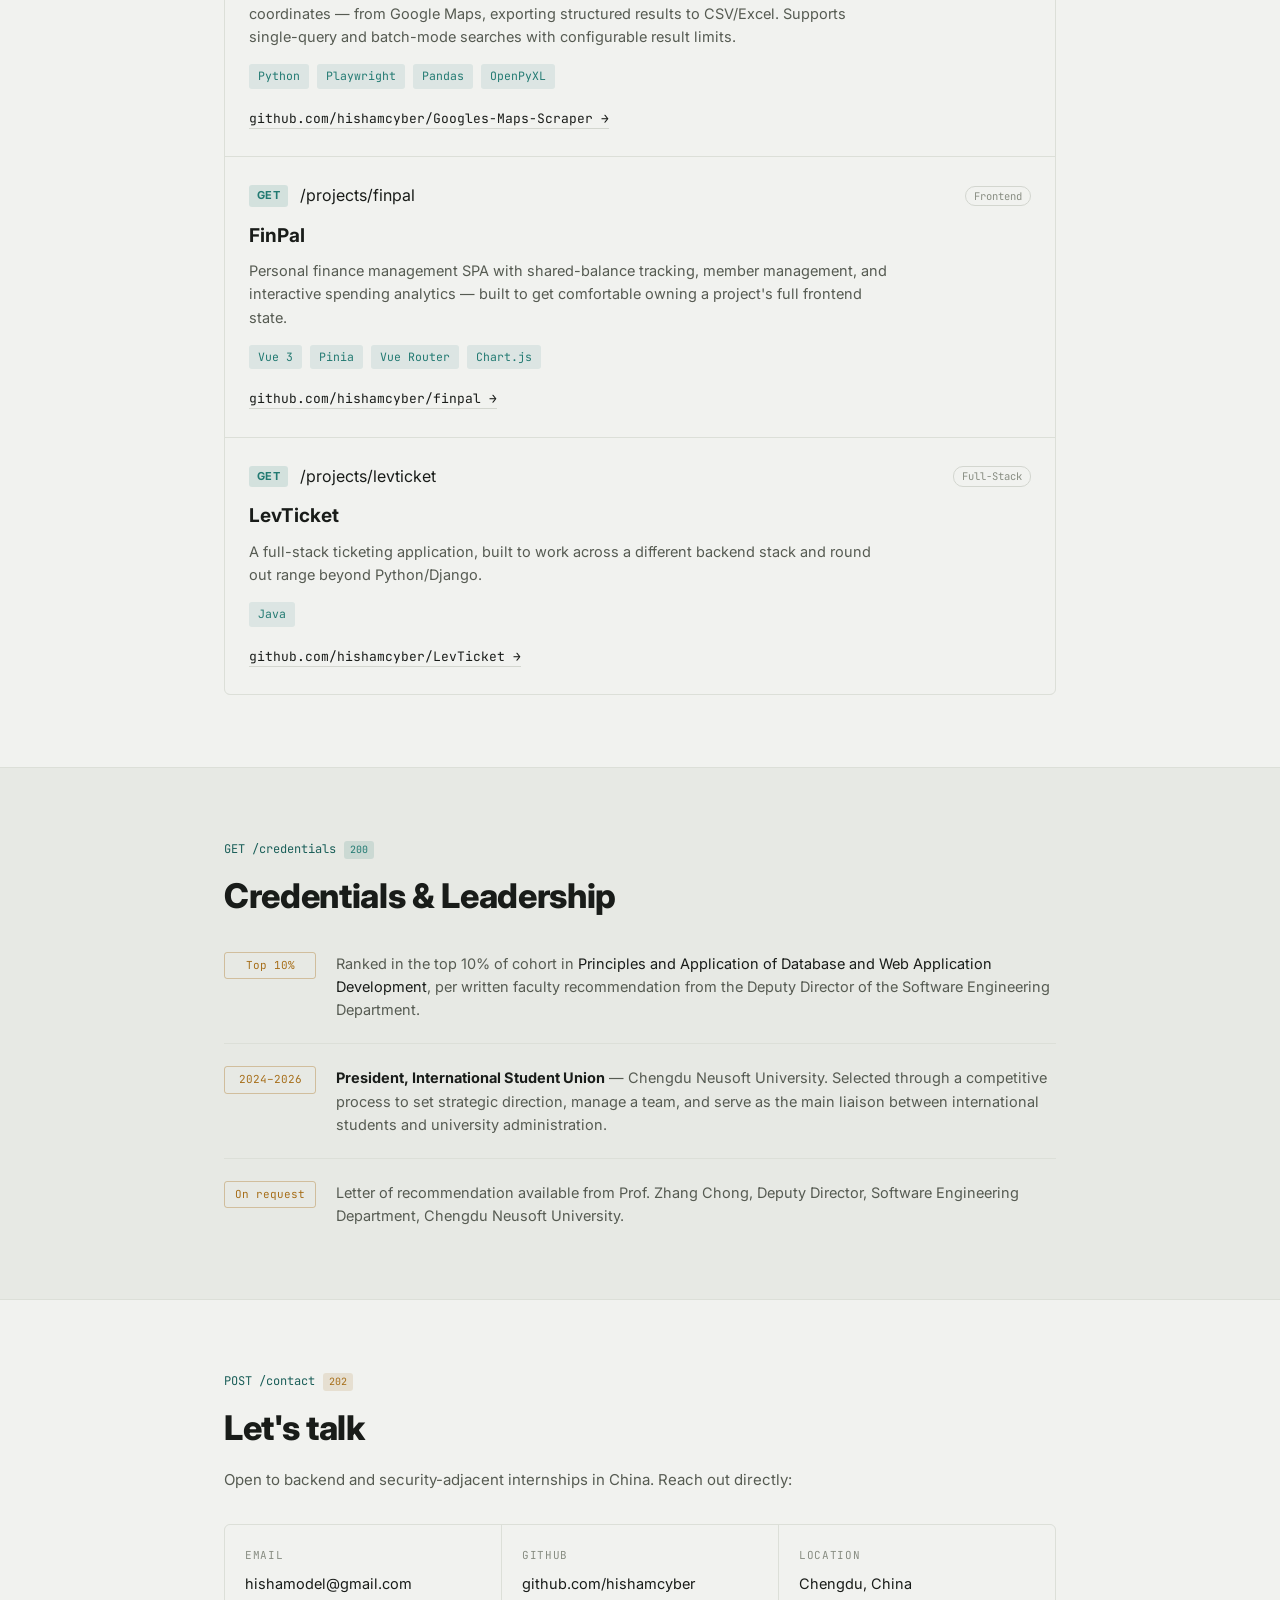
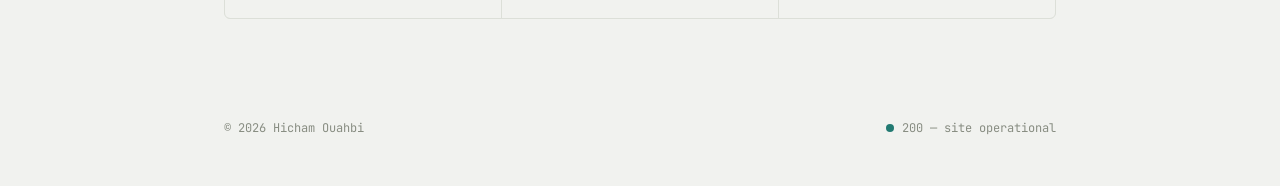
==== commit db74ad38: "update NextWatch" ====
--- a/index.html
+++ b/index.html
@@ -202,22 +202,6 @@
 
         <article class="endpoint">
           <div class="endpoint__head">
-            <span class="method method--get">GET</span>
-            <span class="route">/projects/nextwatch</span>
-            <span class="tag-role tag-role--wip">In Development</span>
-          </div>
-          <h3 class="endpoint__title">NextWatch</h3>
-          <p class="endpoint__desc">
-            A personalized movie, anime, and cartoon discovery platform built from scratch. Designing the REST API
-            and PostgreSQL schema and integrating the TMDB API for metadata and recommendations — structured around
-            clean app separation and scalable querying as a deliberate backend-depth piece.
-          </p>
-          <ul class="stack"><li>Django REST Framework</li><li>PostgreSQL</li><li>TMDB API</li></ul>
-          <a class="endpoint__link" href="https://github.com/hishamcyber/NextWatch" target="_blank" rel="noopener">github.com/hishamcyber/NextWatch →</a>
-        </article>
-
-        <article class="endpoint">
-          <div class="endpoint__head">
             <span class="method method--post">POST</span>
             <span class="route">/projects/wechat-ordering</span>
           </div>
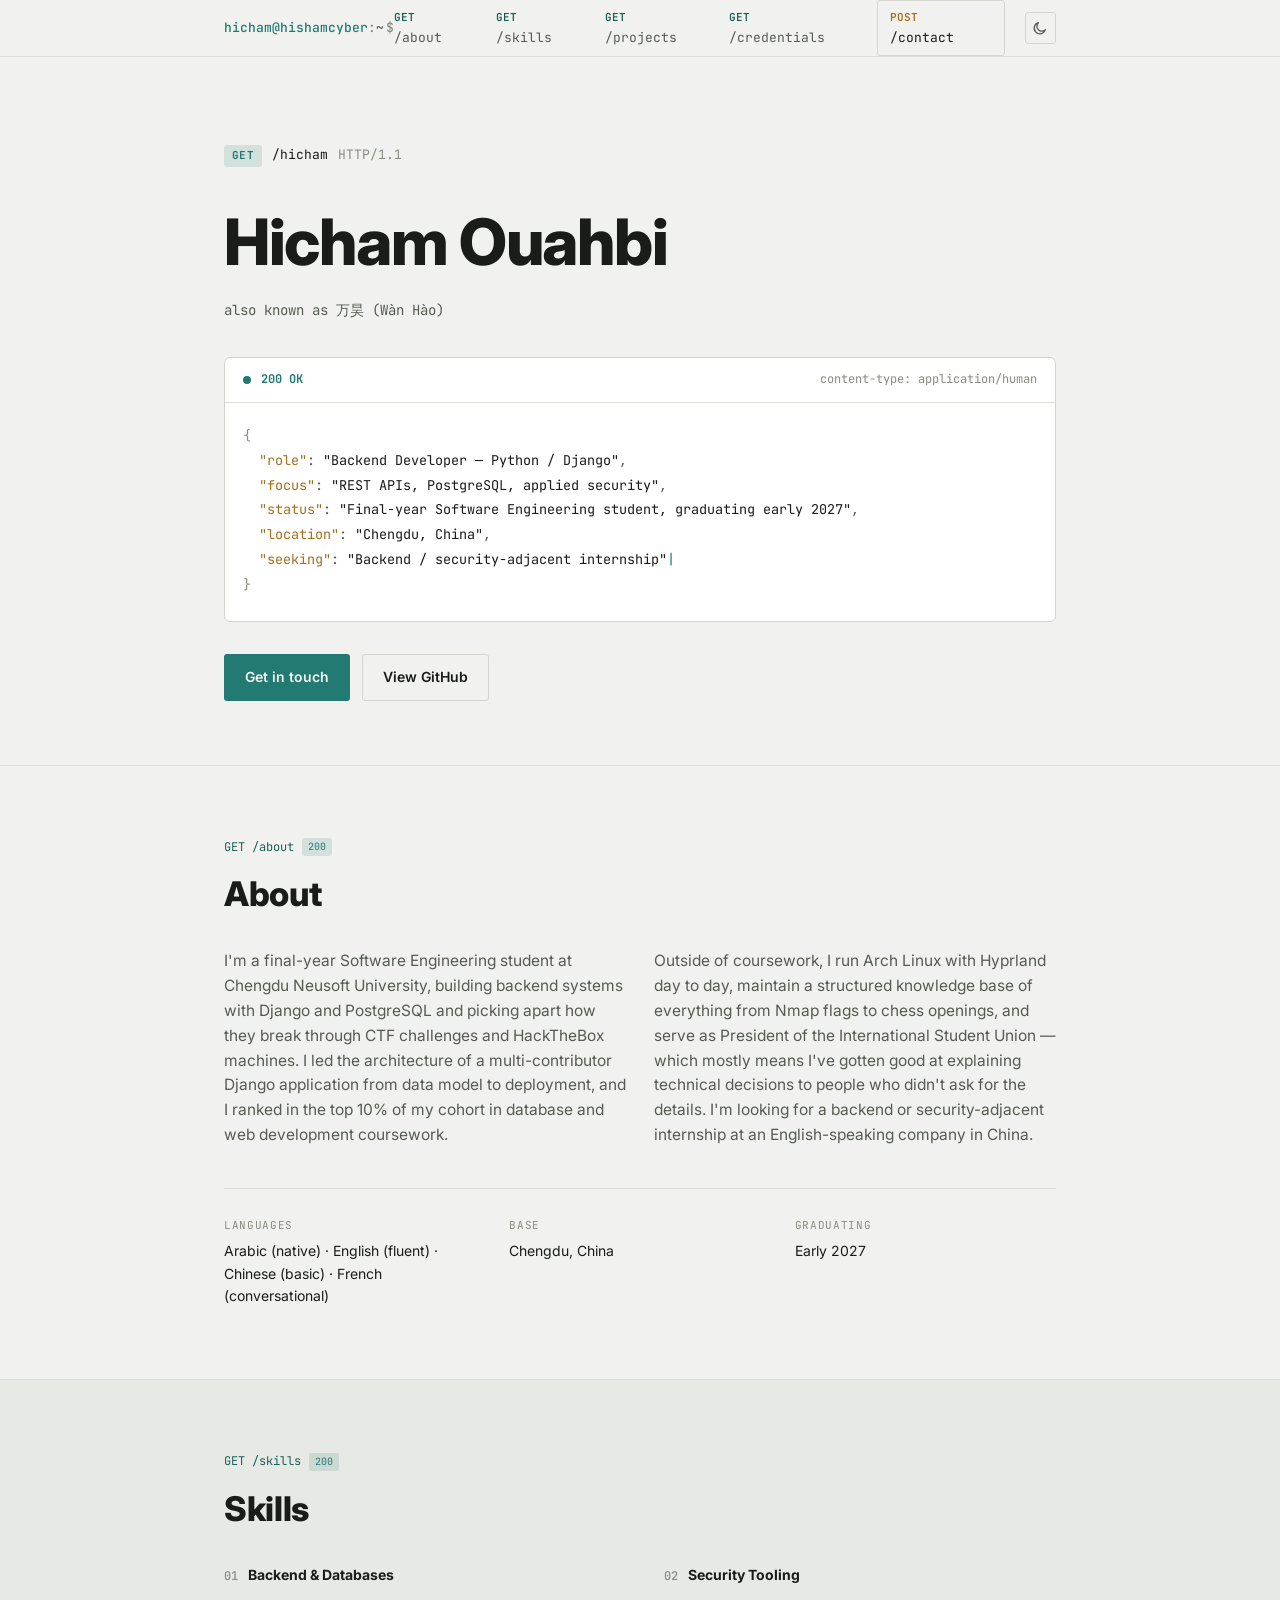
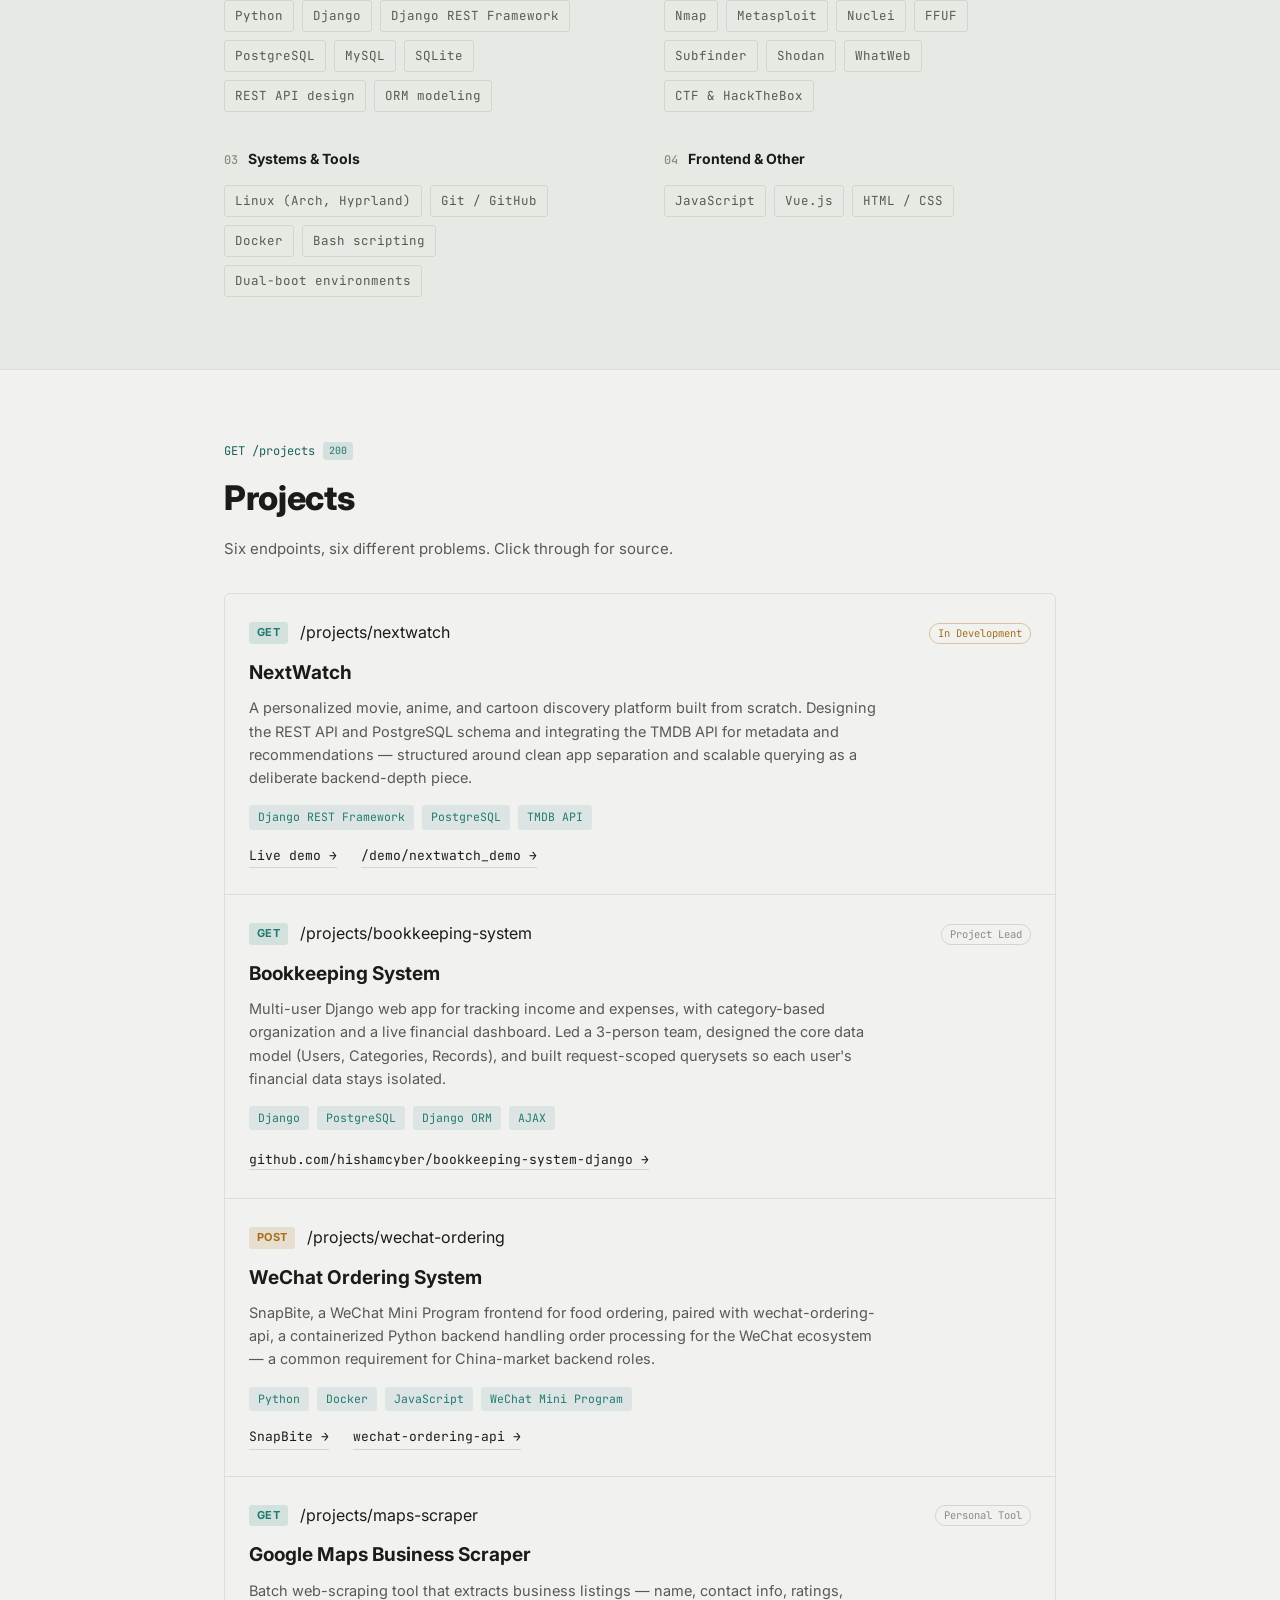
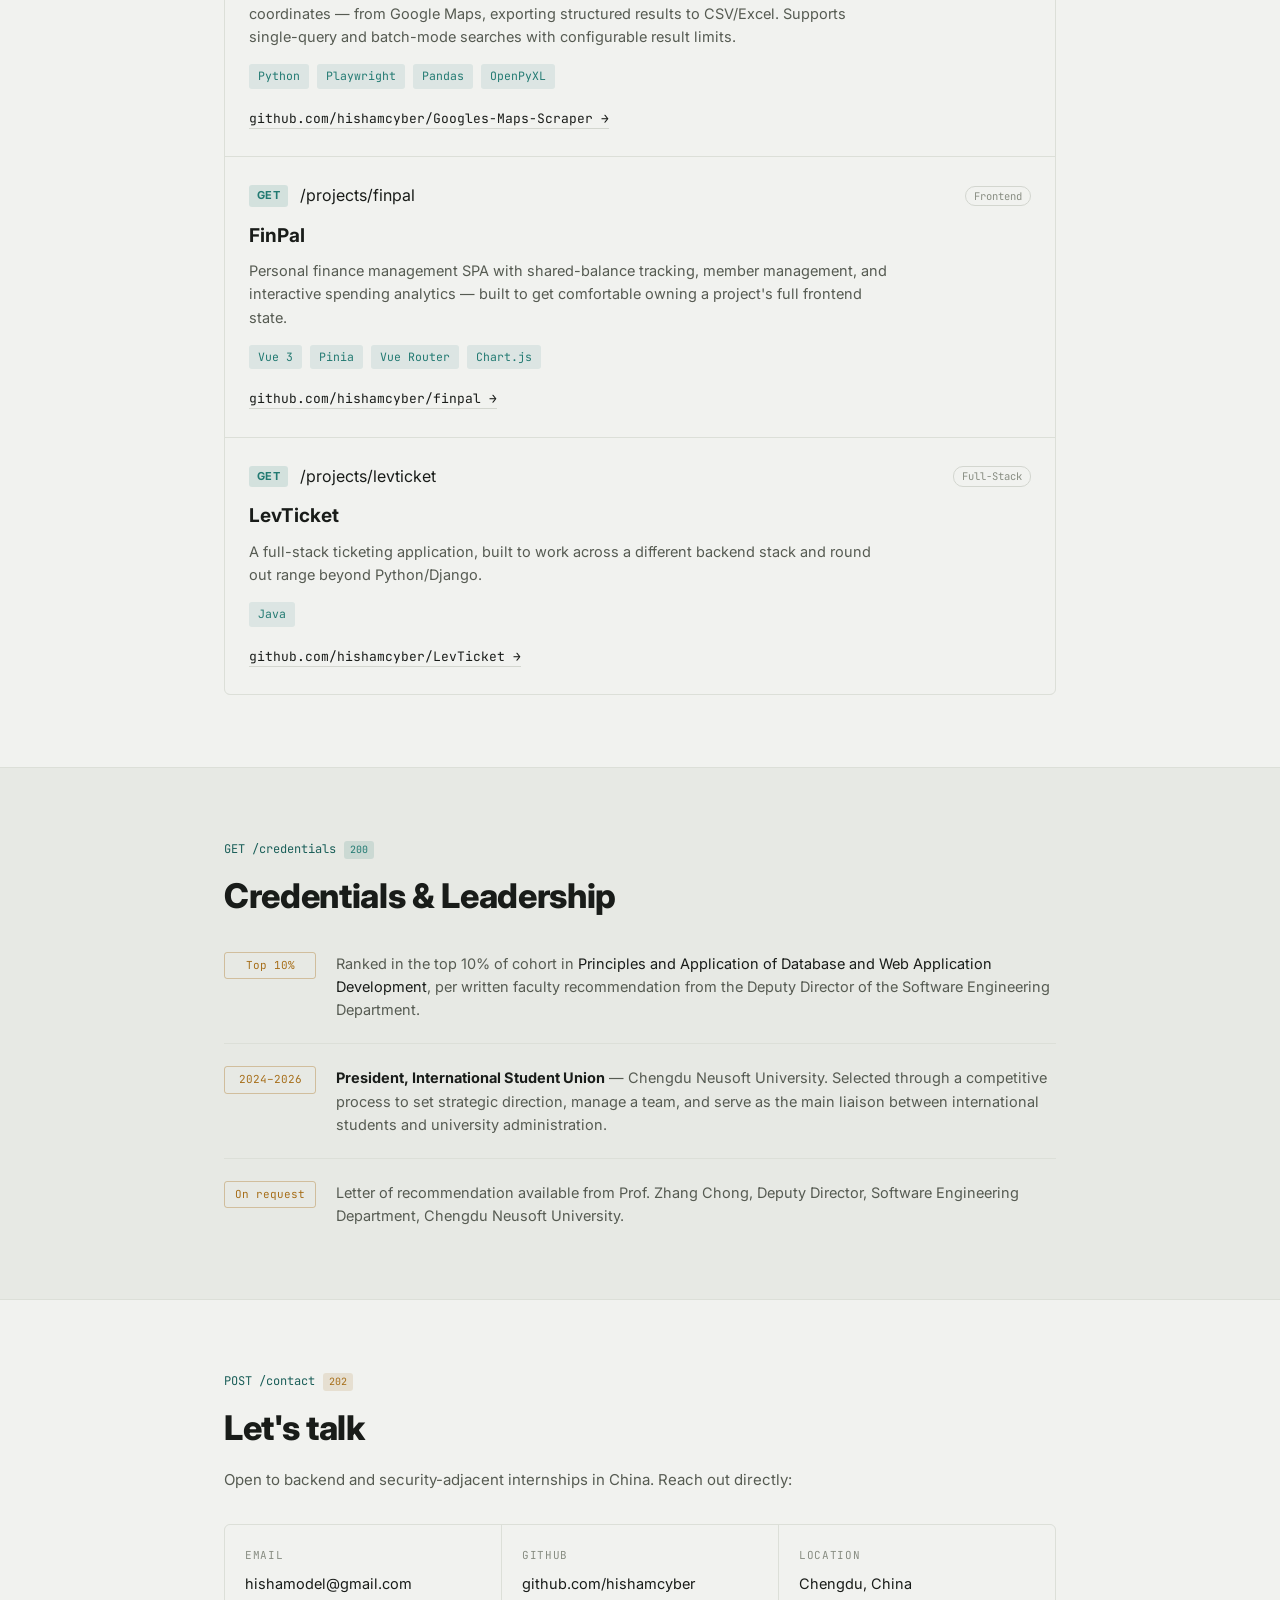
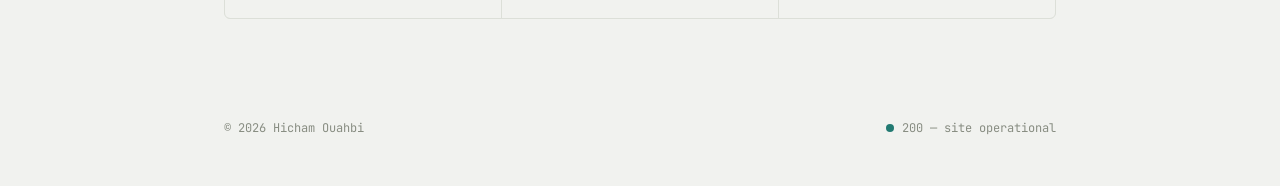
==== commit 62c2eea8: "Update GitHub link in index.html" ====
--- a/index.html
+++ b/index.html
@@ -180,7 +180,7 @@
           <ul class="stack"><li>Django REST Framework</li><li>PostgreSQL</li><li>TMDB API</li></ul>
           <div class="endpoint__linkrow">
             <a class="endpoint__link" href="https://hishamcyber.github.io/demo/nextwatch_demo/" target="_blank" rel="noopener">Live demo →</a>
-            <a class="endpoint__link" href="https://github.com/hishamcyber/NextWatch" target="_blank" rel="noopener">github.com/hishamcyber/NextWatch →</a>
+            <a class="endpoint__link" href="https://github.com/hishamcyber/NextWatch" target="_blank" rel="noopener">/demo/nextwatch_demo →</a>
           </div>
         </article>
 
